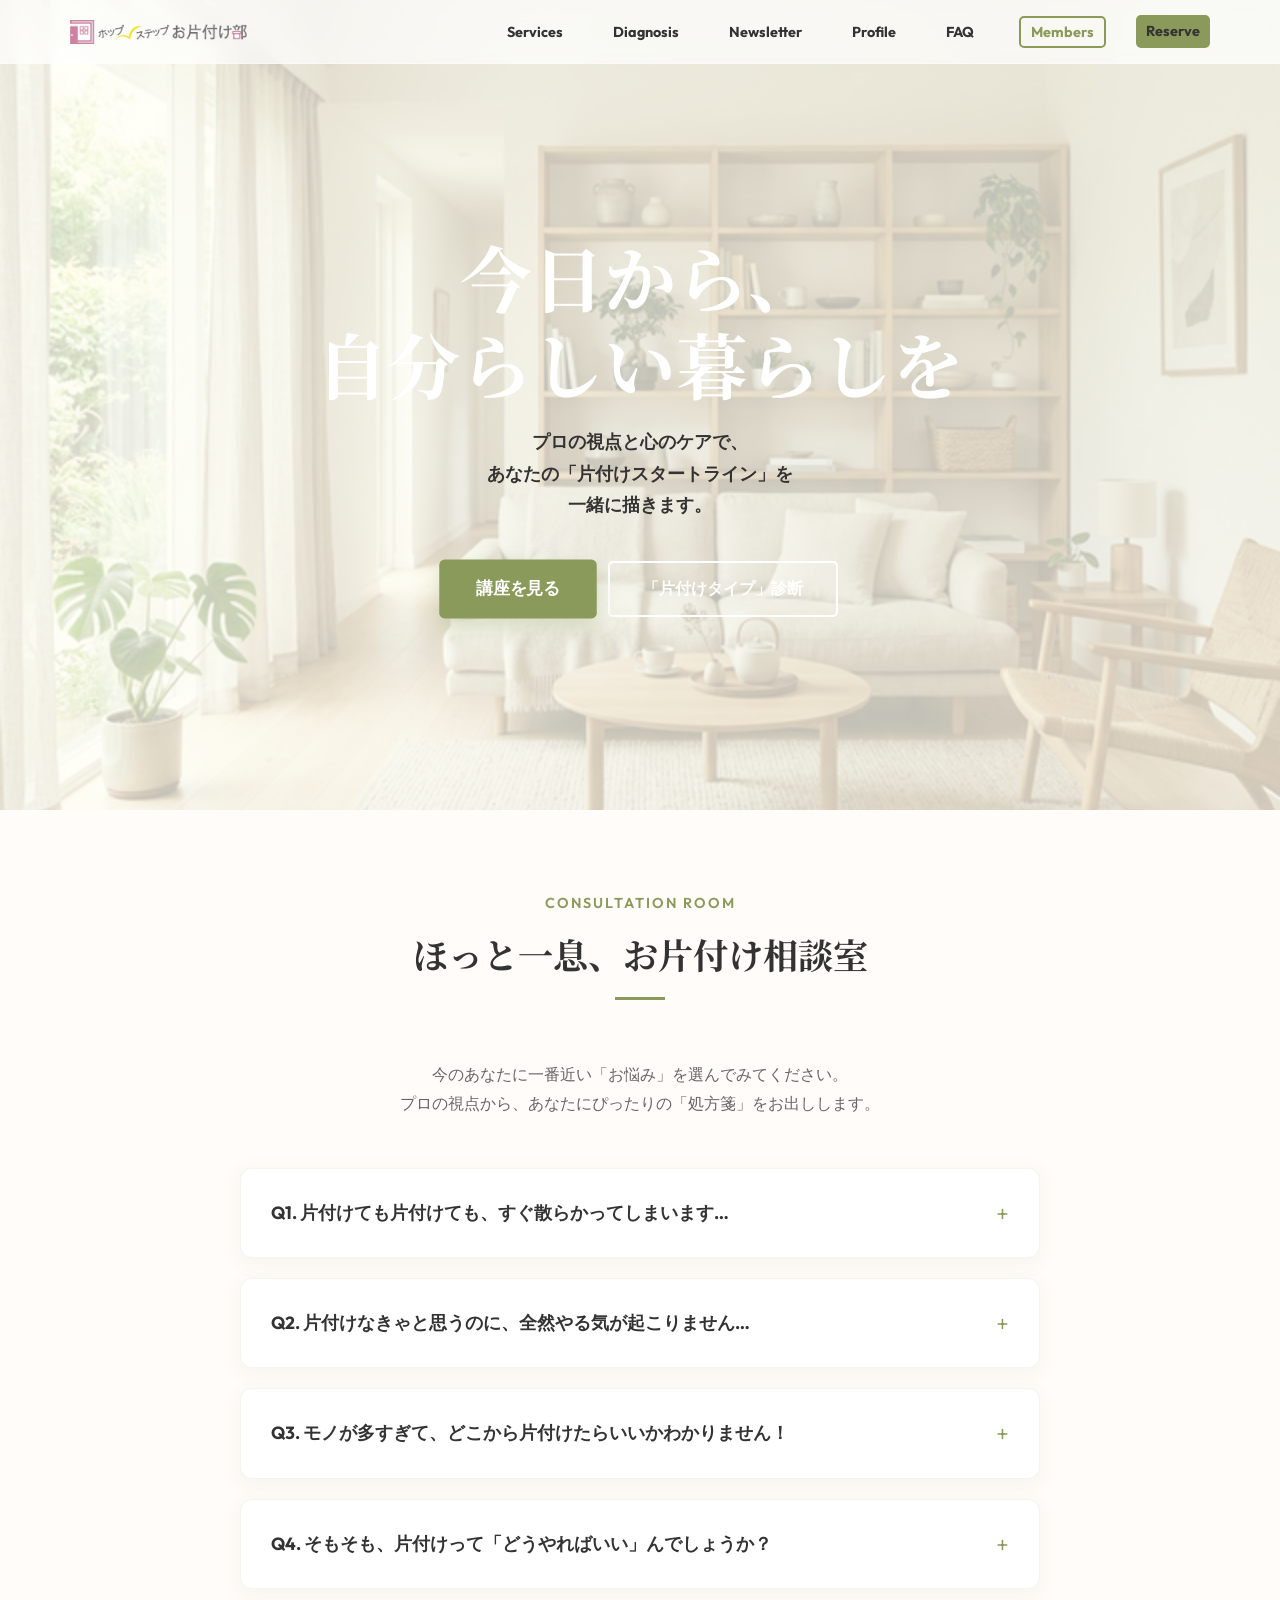
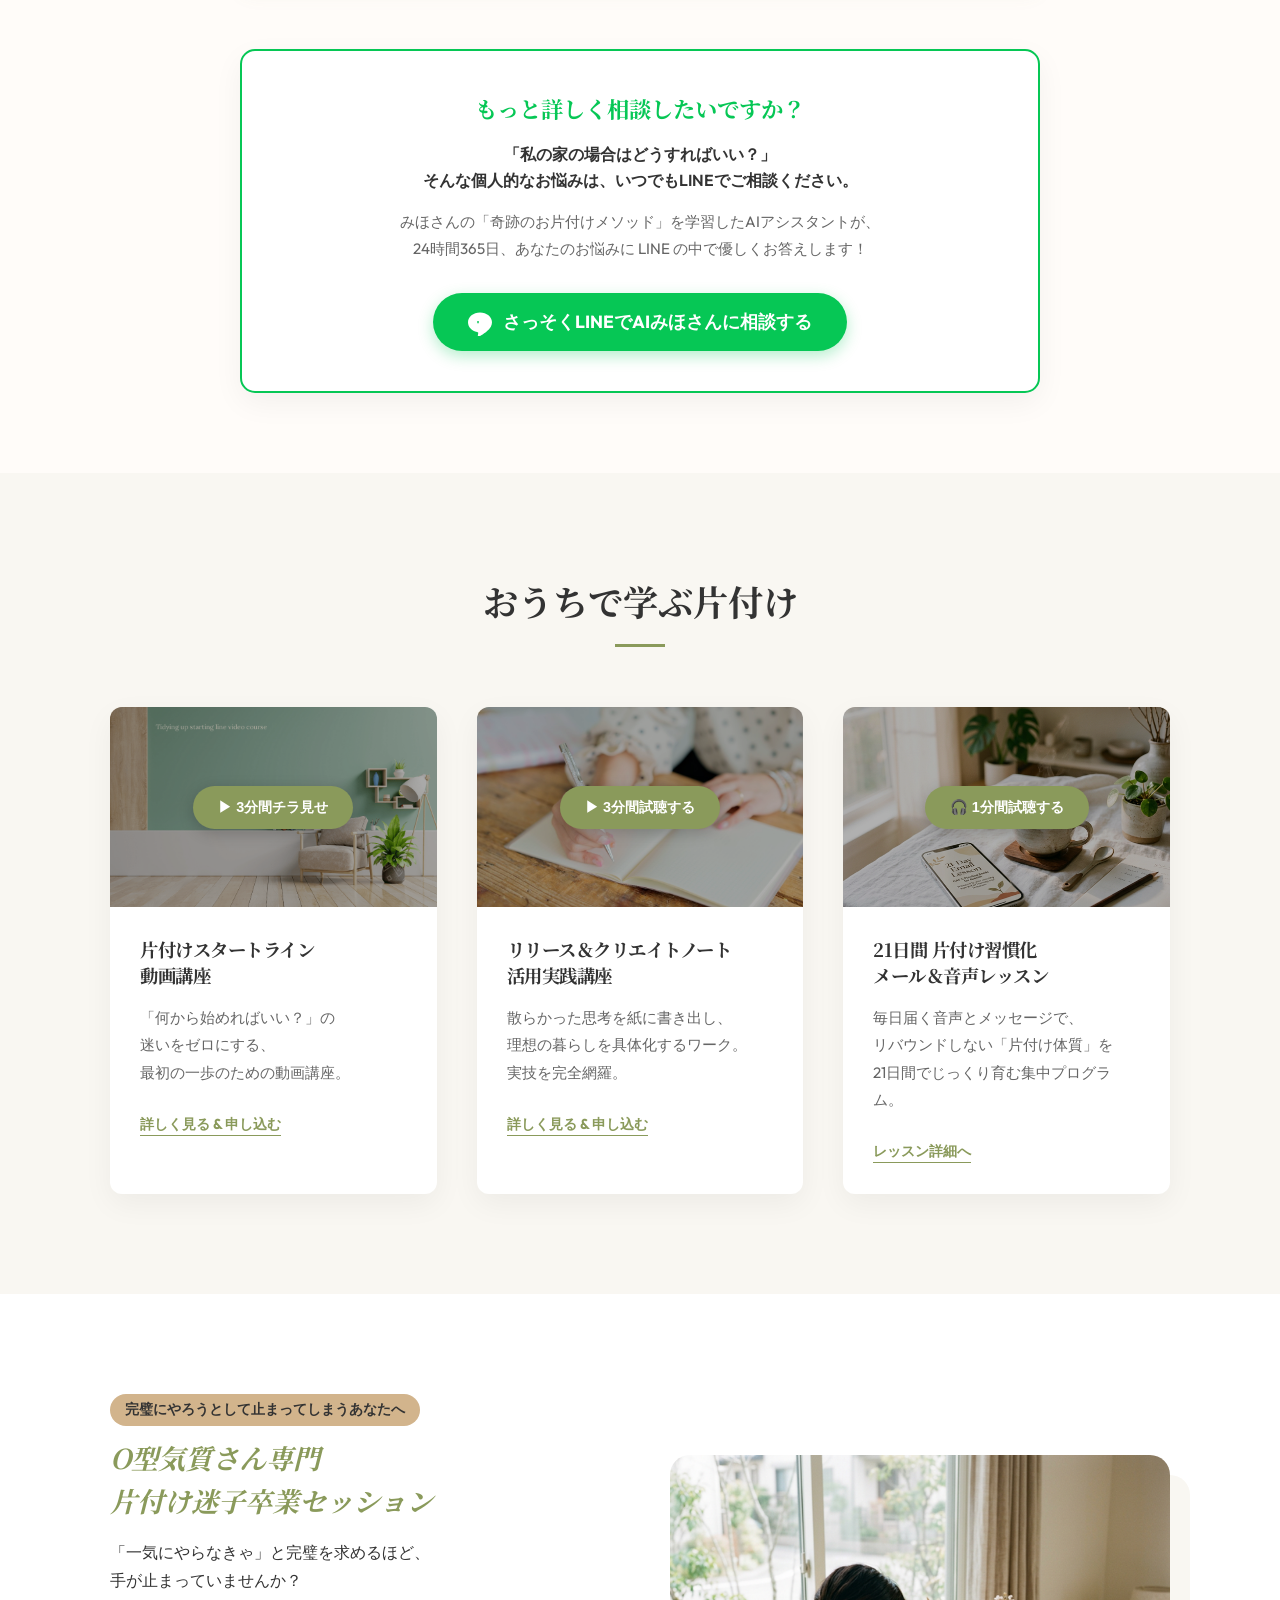
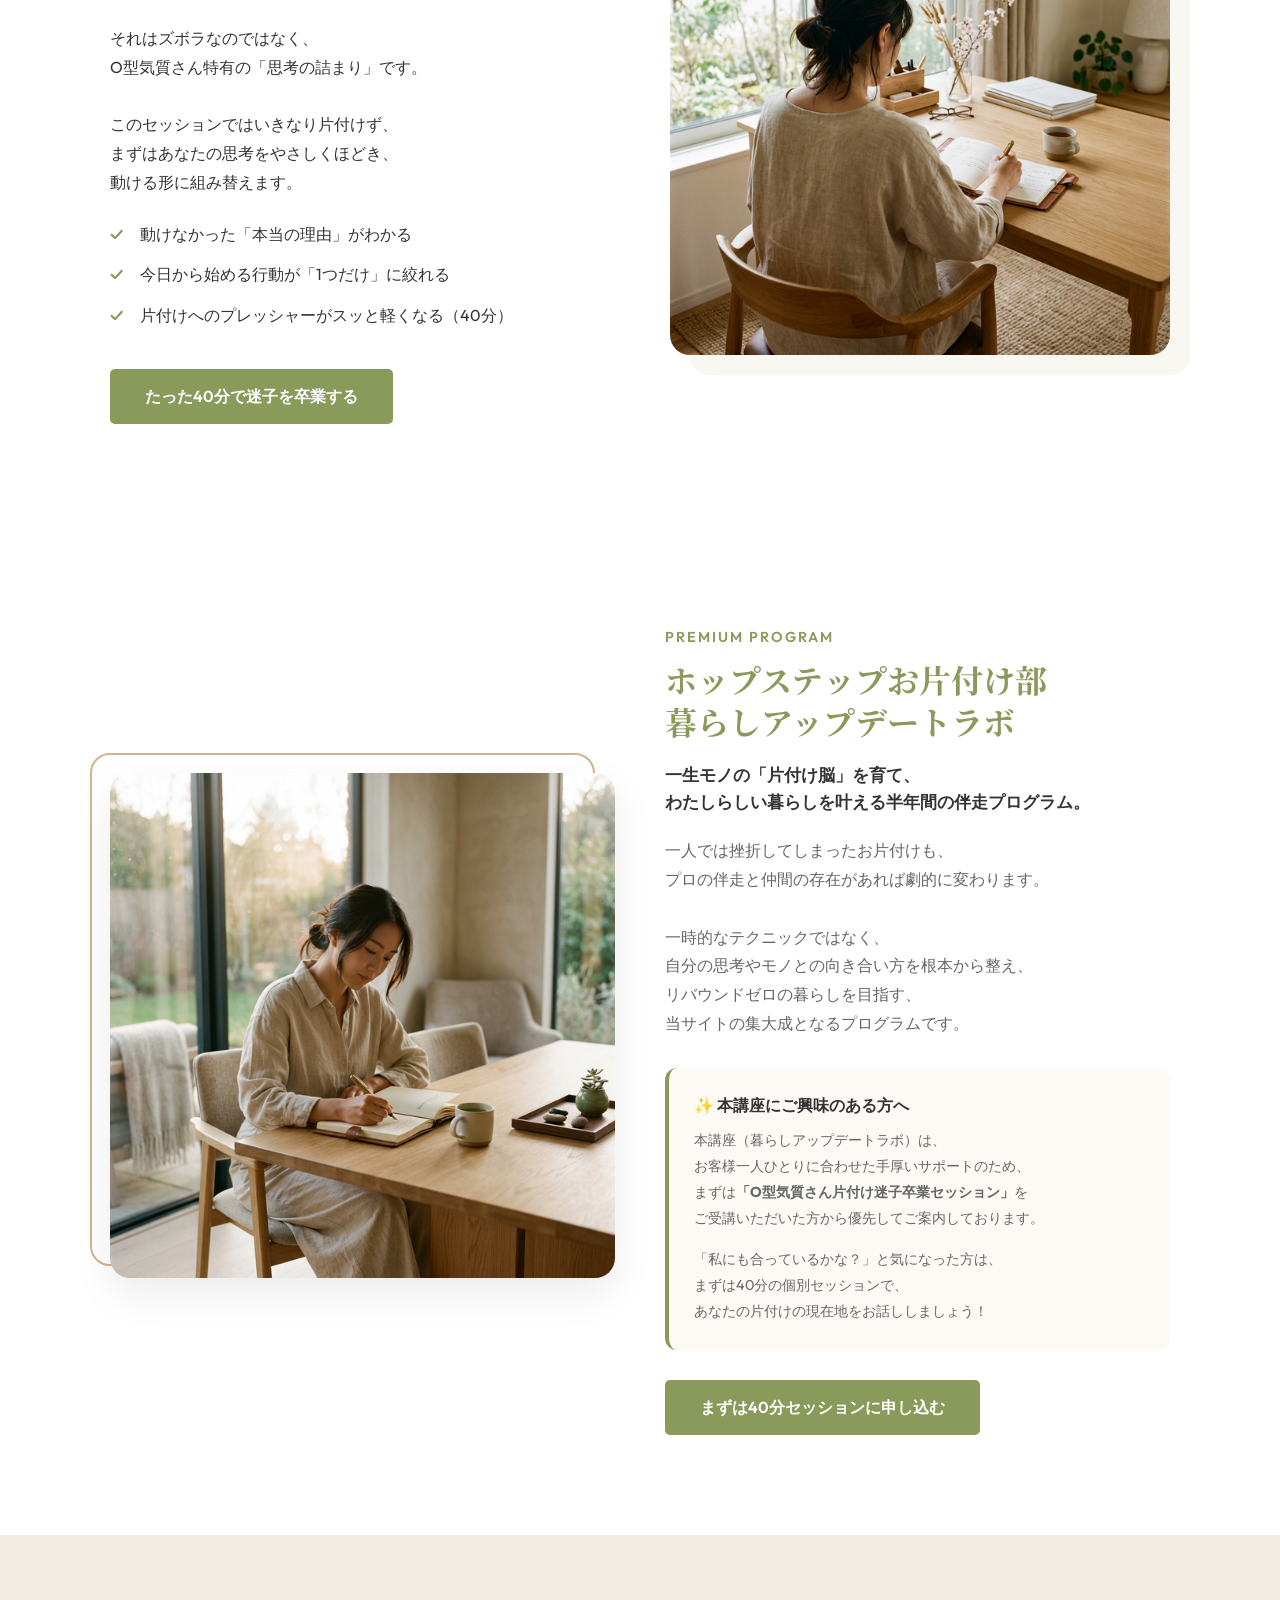
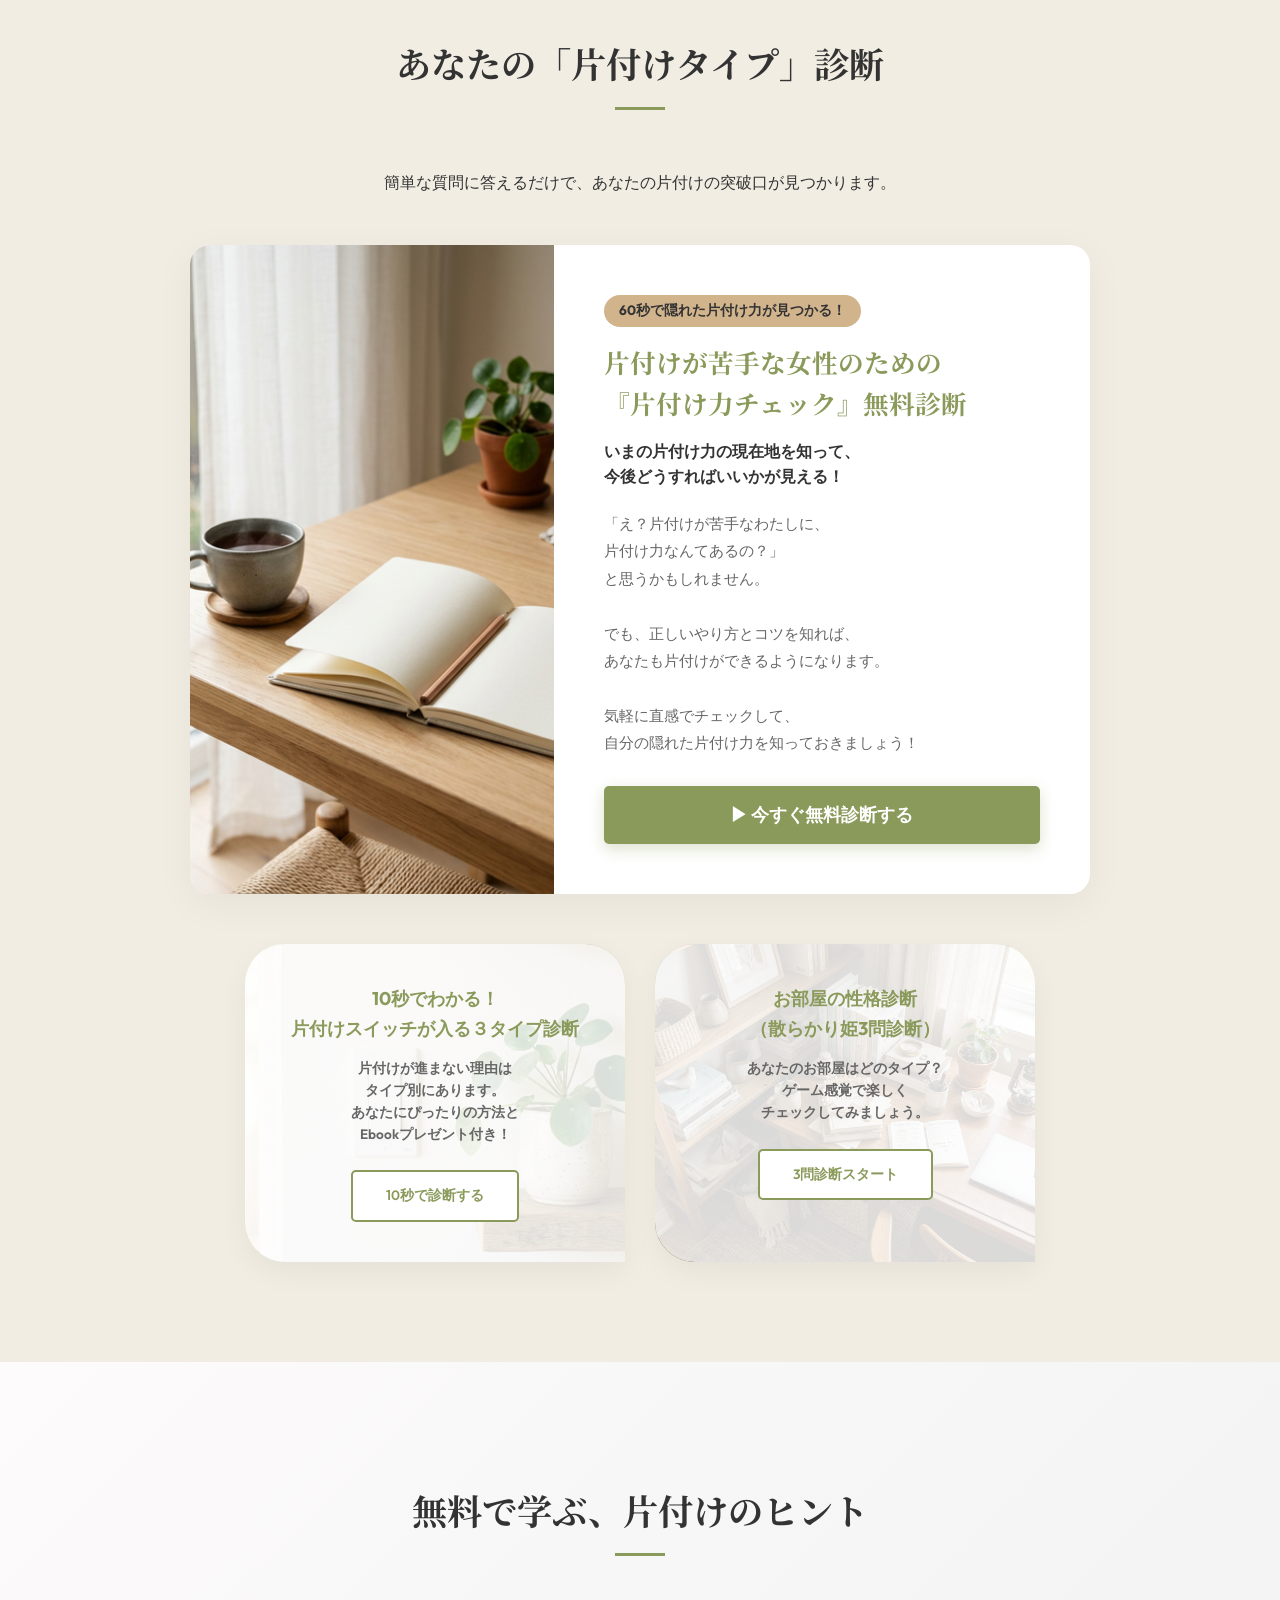
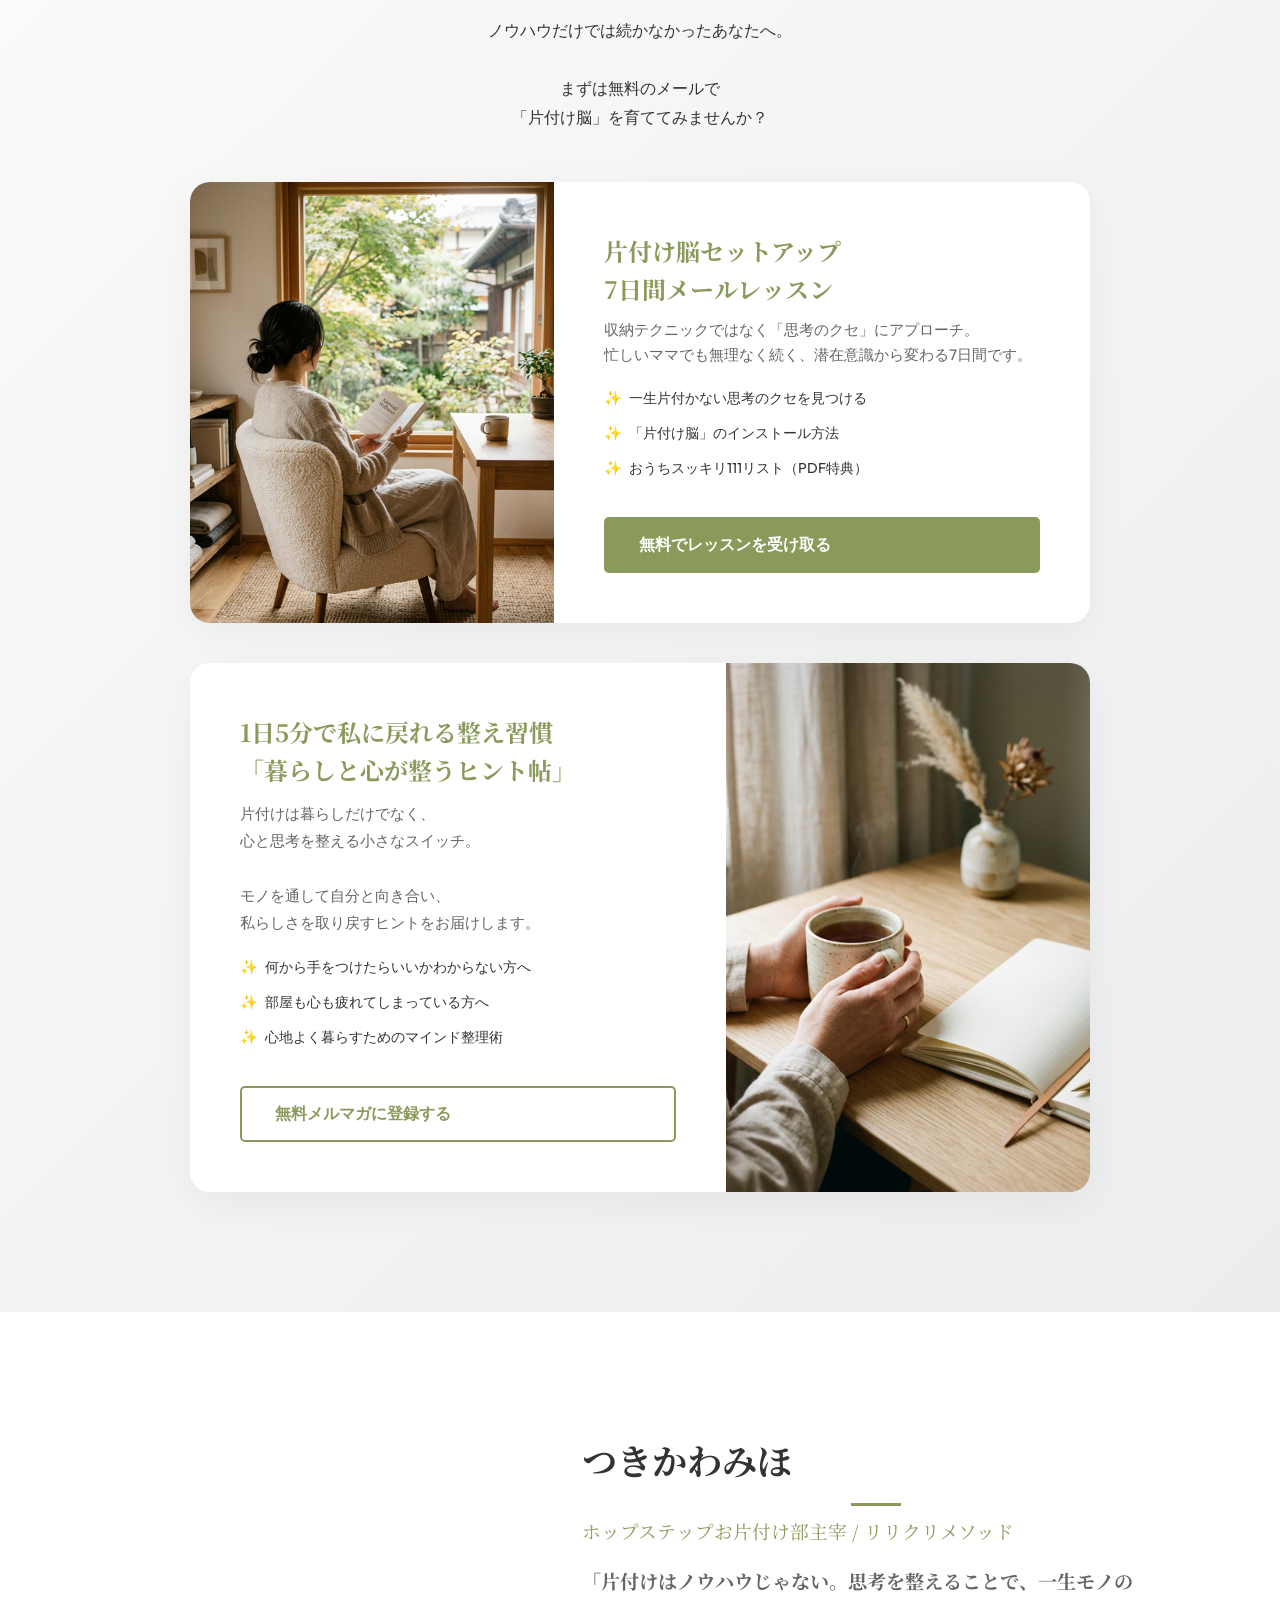
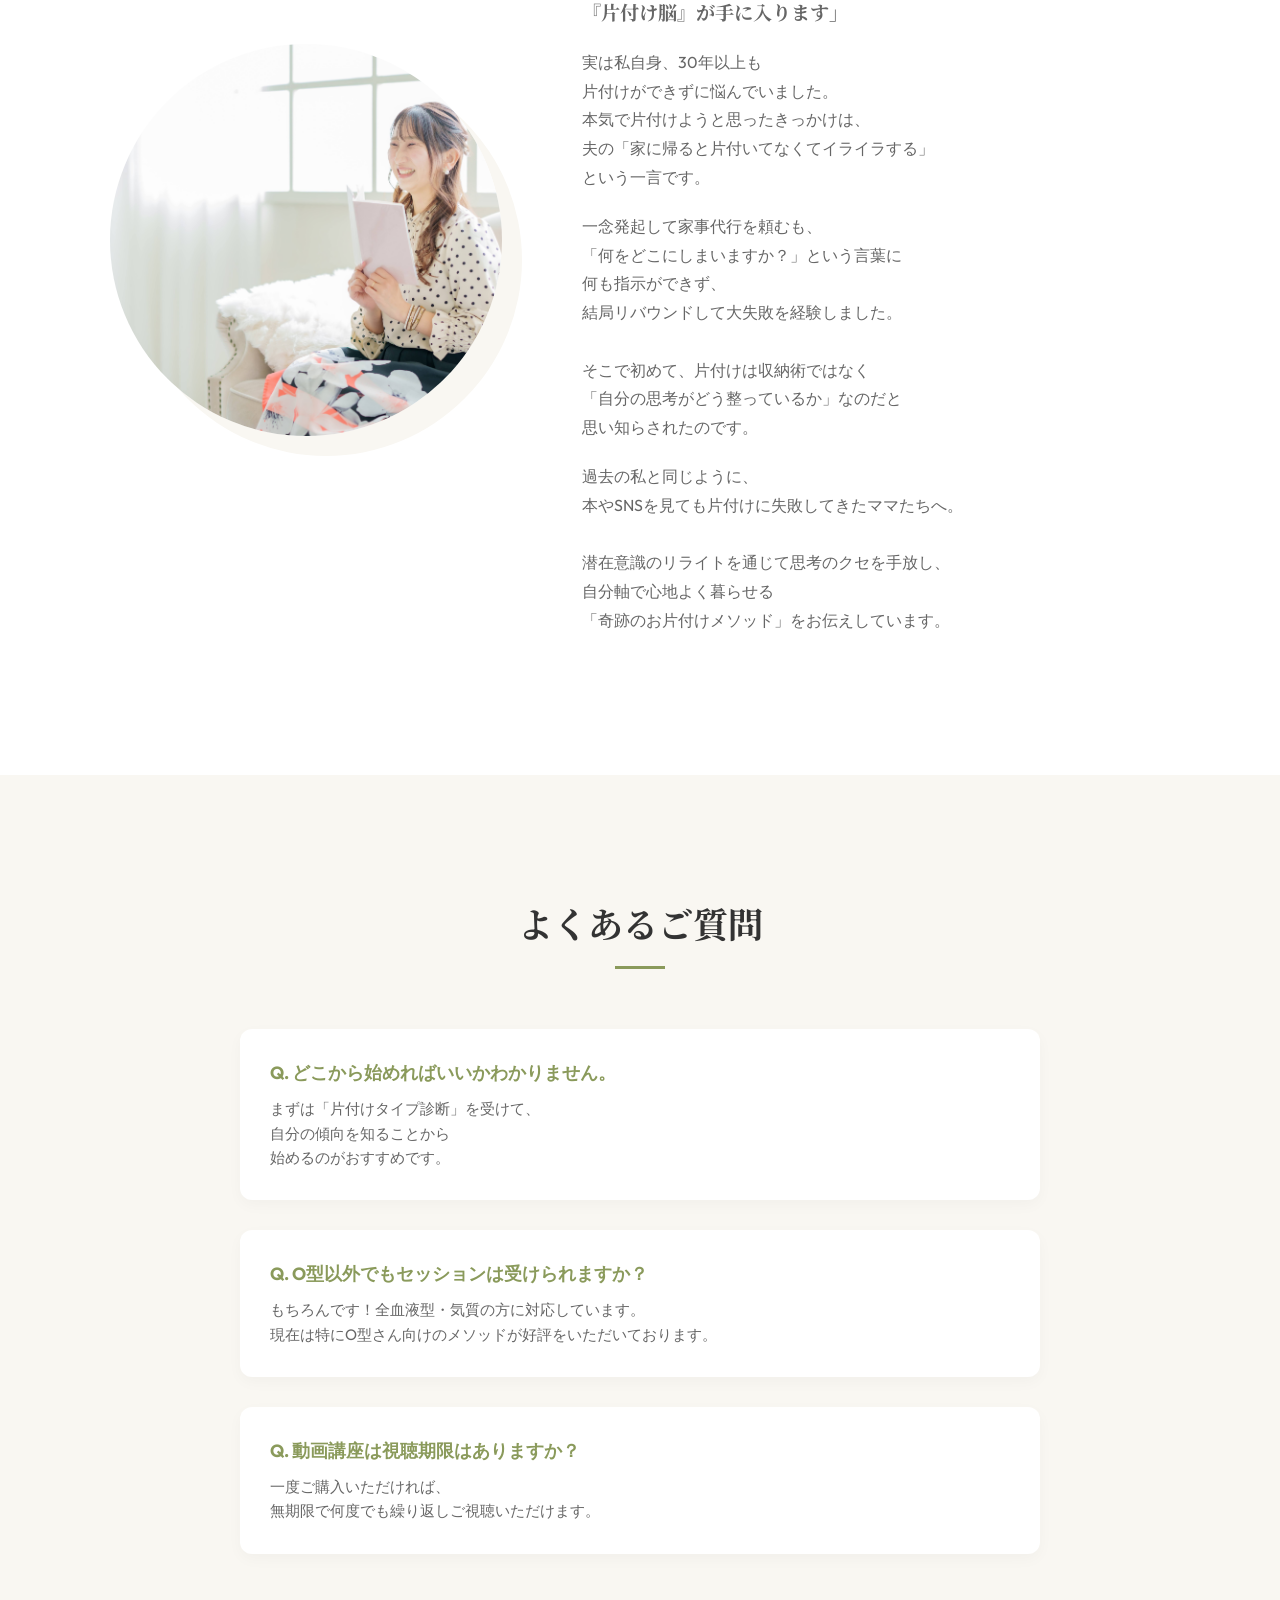
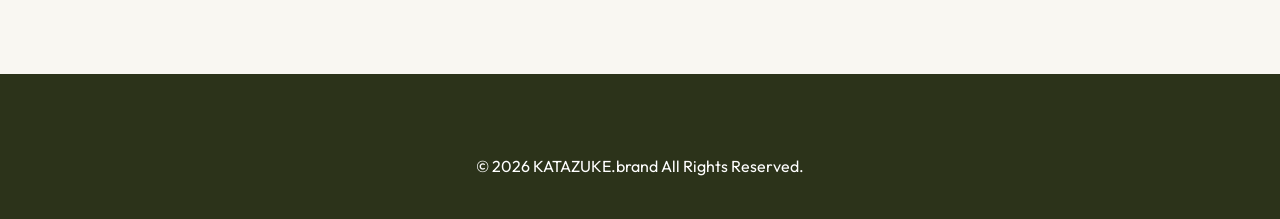
==== index.html @ 39b77fcd "Add files via upload" ====
<!DOCTYPE html>
<html lang="ja">

<head>
    <meta charset="UTF-8">
    <meta name="viewport" content="width=device-width, initial-scale=1.0">
    <title>おうちで学ぶ片付け | あなた本来の暮らしを取り戻す</title>
    <meta name="description" content="片付けスタートライン動画講座、リリクリノート、21日間メールレッスンなど、あなたの気質に合わせた片付けを提案します。">

    <!-- SNSでの表示（OGP設定） -->
    <meta property="og:title" content="おうちで学ぶ片付け | あなた本来の暮らしを取り戻す">
    <meta property="og:description" content="あなたの気質に合わせたお片付けを提案。スタートライン動画講座や21日間レッスンで、心地よい暮らしを">
    <meta property="og:image" content="og-image.png">
    <meta property="og:type" content="website">
    <meta name="twitter:card" content="summary_large_image">

    <!-- ファビコン（タブのアイコン） -->
    <link rel="icon" href="logo.png">

    <link rel="stylesheet" href="style.css">
    <link rel="preconnect" href="https://fonts.googleapis.com">
    <link rel="preconnect" href="https://fonts.gstatic.com" crossorigin>
    <link
        href="https://fonts.googleapis.com/css2?family=Noto+Serif+JP:wght@400;700&family=Outfit:wght@300;400;600&display=swap"
        rel="stylesheet">
</head>

<body>
    <!-- Navigation -->
    <nav class="glass-nav">
        <div class="nav-content">
            <div class="logo"><img src="logo.png" alt="ホップステップお片付け部"></div>
            <div class="hamburger" onclick="toggleMenu()">
                <span></span><span></span><span></span>
            </div>
            <ul class="nav-links">
                <li><a href="#services" onclick="toggleMenu()">Services</a></li>
                <li><a href="#diagnosis" onclick="toggleMenu()">Diagnosis</a></li>
                <li><a href="#newsletter" onclick="toggleMenu()">Newsletter</a></li>
                <li><a href="#profile" onclick="toggleMenu()">Profile</a></li>
                <li><a href="#faq" onclick="toggleMenu()">FAQ</a></li>
                <li><a href="members/index.html" onclick="toggleMenu()">Members</a></li>
                <li><a href="https://www.reservestock.jp/page/event_series/94671" target="_blank" class="btn-primary" onclick="toggleMenu()">Reserve</a></li>
            </ul>
        </div>
    </nav>

    <!-- Hero Section -->
    <header class="hero">
        <div class="hero-overlay"></div>
        <img src="hero_bg.png" alt="Hero Background" class="hero-img">
        <div class="hero-content">
            <h1 class="fade-in">今日から、<br>自分らしい暮らしを</h1>
            <p class="fade-in-delayed" style="line-height: 1.8;">プロの視点と心のケアで、<br>あなたの「片付けスタートライン」を<br>一緒に描きます。</p>
            <div class="hero-btns fade-in-delayed">
                <a href="#services" class="btn-primary">講座を見る</a>
                <a href="#diagnosis" class="btn-secondary">「片付けタイプ」診断</a>
            </div>
        </div>
    </header>

    <!-- Main Content -->
    <main>
        <!-- Consultation Section -->
        <section id="consultation" class="consultation-section" style="padding: 80px 0; background: #fffcf9;">
            <div class="container">
                <div class="text-center" style="margin-bottom: 50px;">
                    <span style="display: inline-block; color: var(--primary); font-family: 'Outfit', sans-serif; letter-spacing: 2px; font-weight: 600; font-size: 0.9rem;">CONSULTATION ROOM</span>
                    <h2 class="section-title" style="margin-top: 10px;">ほっと一息、お片付け相談室</h2>
                    <p style="color: var(--text-muted); line-height: 1.8;">今のあなたに一番近い「お悩み」を選んでみてください。<br>プロの視点から、あなたにぴったりの「処方箋」をお出しします。</p>
                </div>

                <div class="consultation-list" style="max-width: 800px; margin: 0 auto;">
                    <!-- Q1 -->
                    <details class="consultation-item reveal">
                        <summary>Q1. 片付けても片付けても、すぐ散らかってしまいます…</summary>
                        <div class="consultation-answer">
                            <div class="answer-header">
                                <span class="badge">みほさんからの処方箋 🕊️</span>
                            </div>
                            <p>収納テクニックだけで片付けようとすると、どうしてもリバウンドしてしまいます。実は、根本的な原因は<strong>「思考のクセ」</strong>にあるかもしれません。</p>
                            <p>まずは、ノウハウよりも「自分の思考の整え方」を知ることから始めましょう。</p>
                            <div class="answer-action">
                                <span class="action-label">▼ おすすめの処方薬：根本から思考を変える</span>
                                <a href="https://www.reservestock.jp/subscribe/168370" target="_blank" class="btn-primary">片付け脳セットアップ 7日間メールレッスン</a>
                            </div>
                        </div>
                    </details>
                    
                    <!-- Q2 -->
                    <details class="consultation-item reveal">
                        <summary>Q2. 片付けなきゃと思うのに、全然やる気が起こりません…</summary>
                        <div class="consultation-answer">
                            <div class="answer-header">
                                <span class="badge">みほさんからの処方箋 🕊️</span>
                            </div>
                            <p>「一気に完璧にやろう」としていませんか？完璧を求めるほど、思考が詰まって脳がフリーズし、動けなくなってしまうんです。</p>
                            <p>あなたはズボラなのではありません。まずは絡まった思考をやさしくほどいて、身軽になってみませんか？</p>
                            <div class="answer-action">
                                <span class="action-label">▼ おすすめの処方薬：思考をやさしくほどく</span>
                                <a href="https://www.reservestock.jp/page/event_series/94671" target="_blank" class="btn-primary">O型気質さん専門 片付け迷子卒業セッション</a>
                            </div>
                        </div>
                    </details>

                    <!-- Q3 -->
                    <details class="consultation-item reveal">
                        <summary>Q3. モノが多すぎて、どこから片付けたらいいかわかりません！</summary>
                        <div class="consultation-answer">
                            <div class="answer-header">
                                <span class="badge">みほさんからの処方箋 🕊️</span>
                            </div>
                            <p>自分のタイプや現在地を知らないまま手をつけるのは、地図を持たずに旅に出るようなもの。人によって「心地よいスタートライン」は全く違いますよ。</p>
                            <p>まずは難しく考えずゲーム感覚で、自分の「片付け力とタイプ」を知って現在地を把握しましょう！</p>
                            <div class="answer-action">
                                <span class="action-label">▼ おすすめの処方薬：自分の現在地を知る</span>
                                <a href="https://www.reservestock.jp/page/fast_scoring/1542" target="_blank" class="btn-primary">「片付け力チェック」無料診断</a>
                            </div>
                        </div>
                    </details>

                    <!-- Q4 -->
                    <details class="consultation-item reveal">
                        <summary>Q4. そもそも、片付けって「どうやればいい」んでしょうか？</summary>
                        <div class="consultation-answer">
                            <div class="answer-header">
                                <span class="badge">みほさんからの処方箋 🕊️</span>
                            </div>
                            <p>自己流で進めて手が止まっていませんか？自分に合った「正しい進め方と最初の一歩の手順」を知るだけで、スルスルと手が動くようになります。</p>
                            <p>迷いをゼロにするための、具体的な「最初の一歩」を動画で分かりやすく解説しています。</p>
                            <div class="answer-action">
                                <span class="action-label">▼ おすすめの処方薬：迷いをゼロにする具体策</span>
                                <a href="https://www.reservestock.jp/inquiry/114129" target="_blank" class="btn-primary">片付けスタートライン動画講座</a>
                            </div>
                        </div>
                    </details>
                </div>

                <!-- LINE AI Consultation Promo -->
                <div class="line-promo reveal" style="margin-top: 60px; background: #fff; padding: 40px; border-radius: 15px; box-shadow: 0 10px 30px rgba(0,0,0,0.05); text-align: center; border: 2px solid #06C755; max-width: 800px; margin-left: auto; margin-right: auto;">
                    <h3 style="color: #06C755; margin-bottom: 15px; font-size: 1.4rem;">もっと詳しく相談したいですか？</h3>
                    <p style="color: var(--text-deep); font-weight: 600; margin-bottom: 15px; line-height: 1.6;">「私の家の場合はどうすればいい？」<br>そんな個人的なお悩みは、いつでもLINEでご相談ください。</p>
                    <p style="color: var(--text-muted); font-size: 0.95rem; margin-bottom: 30px; line-height: 1.8;">みほさんの「奇跡のお片付けメソッド」を学習したAIアシスタントが、<br>24時間365日、あなたのお悩みに LINE の中で優しくお答えします！</p>
                    <a href="#" class="btn-line">
                        <svg viewBox="0 0 24 24" width="24" height="24" style="fill: white; margin-right: 8px; vertical-align: middle;"><path d="M24 10.304c0-5.369-5.383-9.738-12-9.738-6.616 0-12 4.369-12 9.738 0 4.814 3.824 8.868 9.074 9.613.364.081.859.25 1.05.589.172.302.112.775.053 1.096l-.326 2c-.086.495-.386 1.579 1.402.83 1.789-.748 9.663-5.694 11.581-9.673.759-1.401 1.166-2.909 1.166-4.455zM8.331 11.233H6.896V8.924H5.464V12.66h2.867v-1.427zm2.4 0h-1.435V8.924h1.435v2.309zm4.331-2.309l-1.996 1.95V8.924h-1.435V12.66h1.435v-1.951l1.996 1.951h1.465l-2.049-1.951 2.049-2.259h-1.465z"></path></svg>
                        さっそくLINEでAIみほさんに相談する
                    </a>
                </div>
            </div>
        </section>

        <!-- Services Section -->
        <section id="services" class="services">
            <div class="container">
                <h2 class="section-title">おうちで学ぶ片付け</h2>
                <div class="service-grid">
                    <!-- Course 1 -->
                    <div class="service-card" data-preview-time="45">
                        <div class="card-image">
                            <div class="preview-overlay"
                                onclick="openPreview('片付けスタートライン動画講座', '動画講座の冒頭をプレビュー再生します', 'vimeo', '934641266', '06049fdedd', 180, 'https://www.reservestock.jp/inquiry/114129')">
                                <button class="btn-preview">▶ 3分間チラ見せ</button>
                            </div>
                            <img src="course1.png" alt="片付けスタートライン動画講座">
                        </div>
                        <div class="card-body">
                            <h3>片付けスタートライン<br>動画講座</h3>
                            <p style="line-height: 1.8;">「何から始めればいい？」の<br>迷いをゼロにする、<br>最初の一歩のための動画講座。</p>
                            <a href="https://www.reservestock.jp/inquiry/114129" target="_blank" class="btn-text">詳しく見る
                                & 申し込む</a>
                        </div>
                    </div>
                    <!-- Course 2 -->
                    <div class="service-card" data-preview-time="60">
                        <div class="card-image">
                            <div class="preview-overlay"
                                onclick="openPreview('リリース＆クリエイトノート活用実践講座', '実際のワークの様子を一部公開中', 'vimeo', '1044914746', '7ca455ea55', 180, 'https://www.reservestock.jp/inquiry/130065')">
                                <button class="btn-preview">▶ 3分間試聴する</button>
                            </div>
                            <img src="course2.png" alt="リリース＆クリエイトノート活用実践講座">
                        </div>
                        <div class="card-body">
                            <h3>リリース＆クリエイトノート<br>活用実践講座</h3>
                            <p style="line-height: 1.8;">散らかった思考を紙に書き出し、<br>理想の暮らしを具体化するワーク。<br>実技を完全網羅。</p>
                            <a href="https://www.reservestock.jp/inquiry/130065" target="_blank" class="btn-text">詳しく見る
                                & 申し込む</a>
                        </div>
                    </div>
                    <!-- Course 3 -->
                    <div class="service-card" data-preview-time="90">
                        <div class="card-image">
                            <div class="preview-overlay"
                                onclick="openPreview('21日間 片付け習慣化レッスン', '初日の特別音声メッセージを再生します', 'audio', 'https://image.reservestock.jp/pictures/34354_NjA3OTZkZmVlNmUwZ.m4a', '', 60, 'https://www.reservestock.jp/subscribe/273710')">
                                <button class="btn-preview">🎧 1分間試聴する</button>
                            </div>
                            <img src="course3.png" alt="21日間片付け習慣化メール＆音声レッスン">
                        </div>
                        <div class="card-body">
                            <h3>21日間 片付け習慣化<br>メール＆音声レッスン</h3>
                            <p style="line-height: 1.8;">毎日届く音声とメッセージで、<br>リバウンドしない「片付け体質」を<br>21日間でじっくり育む集中プログラム。</p>
                            <a href="https://www.reservestock.jp/subscribe/273710" target="_blank"
                                class="btn-text">レッスン詳細へ</a>
                        </div>
                    </div>
                </div>
            </div>
        </section>

        <!-- Session Section -->
        <section class="session-section">
            <div class="container">
                <div class="session-flex">
                    <div class="session-content">
                        <span
                            style="display: inline-block; background: var(--secondary); color: var(--text-deep); padding: 5px 15px; border-radius: 20px; font-size: 0.85rem; font-weight: bold; margin-bottom: 10px;">完璧にやろうとして止まってしまうあなたへ</span>
                        <h3 style="margin-bottom: 15px; font-size: 1.7rem; color: var(--primary);">
                            O型気質さん専門<br>片付け迷子卒業セッション</h3>
                        <p style="margin-bottom: 25px; line-height: 1.8;">
                            「一気にやらなきゃ」と完璧を求めるほど、<br>手が止まっていませんか？<br><br>それはズボラなのではなく、<br>O型気質さん特有の「思考の詰まり」です。<br><br>このセッションではいきなり片付けず、<br>まずはあなたの思考をやさしくほどき、<br>動ける形に組み替えます。
                        </p>
                        <ul class="session-features">
                            <li>動けなかった「本当の理由」がわかる</li>
                            <li>今日から始める行動が「1つだけ」に絞れる</li>
                            <li>片付けへのプレッシャーがスッと軽くなる（40分）</li>
                        </ul>
                        <a href="https://www.reservestock.jp/page/event_series/94671" target="_blank"
                            class="btn-primary">たった40分で迷子を卒業する</a>
                    </div>
                    <div class="session-image">
                        <img src="session_img.png" alt="O型気質さんセッション">
                    </div>
                </div>
            </div>
        </section>

        <!-- Backend Course Teaser -->
        <section class="backend-teaser"
            style="padding: 100px 0; background: var(--white); position: relative; overflow: hidden;">
            <div class="container">
                <div class="backend-flex" style="display: flex; align-items: center; gap: 50px; flex-wrap: wrap;">
                    <div class="backend-image reveal" style="flex: 1; min-width: 300px; position: relative;">
                        <!-- Decorative square behind image -->
                        <div
                            style="position: absolute; top: -20px; left: -20px; width: 100%; height: 100%; border: 2px solid var(--secondary); border-radius: 20px; z-index: 0;">
                        </div>
                        <img src="backend_course.png" alt="ホップステップお片付け部"
                            style="width: 100%; border-radius: 20px; position: relative; z-index: 1; box-shadow: 0 15px 40px rgba(0,0,0,0.08);">
                    </div>
                    <div class="backend-content reveal" style="flex: 1; min-width: 300px;">
                        <span
                            style="display: inline-block; color: var(--primary); font-family: 'Outfit', sans-serif; letter-spacing: 2px; font-weight: 600; margin-bottom: 10px; font-size: 0.9rem;">PREMIUM
                            PROGRAM</span>
                        <h2
                            style="font-size: 2rem; color: var(--primary); font-family: 'Noto Serif JP', serif; margin-bottom: 20px; line-height: 1.3;">
                            ホップステップお片付け部<br>暮らしアップデートラボ</h2>
                        <p style="color: var(--text-deep); font-weight: 600; margin-bottom: 20px; font-size: 1.05rem;">
                            一生モノの「片付け脳」を育て、<br>わたしらしい暮らしを叶える半年間の伴走プログラム。</p>
                        <p style="color: var(--text-muted); margin-bottom: 30px; line-height: 1.8;">
                            一人では挫折してしまったお片付けも、<br>プロの伴走と仲間の存在があれば劇的に変わります。<br><br>一時的なテクニックではなく、<br>自分の思考やモノとの向き合い方を根本から整え、<br>リバウンドゼロの暮らしを目指す、<br>当サイトの集大成となるプログラムです。
                        </p>

                        <div
                            style="background: #fdfaf6; padding: 25px; border-radius: 12px; margin-bottom: 30px; border-left: 4px solid var(--primary);">
                            <p style="font-size: 1rem; color: var(--text-deep); font-weight: 600; margin-bottom: 10px;">
                                ✨ 本講座にご興味のある方へ</p>
                            <p
                                style="font-size: 0.9rem; color: var(--text-muted); margin-bottom: 15px; line-height: 1.8;">
                                本講座（暮らしアップデートラボ）は、<br>お客様一人ひとりに合わせた手厚いサポートのため、<br>まずは<strong>「O型気質さん片付け迷子卒業セッション」</strong>を<br>ご受講いただいた方から優先してご案内しております。
                            </p>
                            <p style="font-size: 0.9rem; color: var(--text-muted); line-height: 1.8;">
                                「私にも合っているかな？」と気になった方は、<br>まずは40分の個別セッションで、<br>あなたの片付けの現在地をお話ししましょう！</p>
                        </div>
                        <a href="https://www.reservestock.jp/page/event_series/94671" target="_blank"
                            class="btn-primary" style="display: inline-block;">まずは40分セッションに申し込む</a>
                    </div>
                </div>
            </div>
        </section>

        <!-- Diagnosis Section -->
        <section id="diagnosis" class="diagnosis-alt">
            <div class="container text-center">
                <h2 class="section-title">あなたの「片付けタイプ」診断</h2>
                <p style="margin-bottom: 50px;">簡単な質問に答えるだけで、あなたの片付けの突破口が見つかります。</p>

                <!-- Top Diagnosis Feature -->
                <div class="diagnosis-feature">
                    <div class="diagnosis-feature-img reveal">
                        <img src="check_test_photo.png" alt="片付け力チェック診断">
                    </div>
                    <div class="diagnosis-feature-content" style="text-align: left;">
                        <span
                            style="display: inline-block; background: var(--secondary); color: var(--text-deep); padding: 5px 15px; border-radius: 20px; font-size: 0.85rem; font-weight: bold; margin-bottom: 15px;">60秒で隠れた片付け力が見つかる！</span>
                        <h3
                            style="font-size: 1.6rem; color: var(--primary); margin-bottom: 15px; font-family: 'Noto Serif JP', serif;">
                            片付けが苦手な女性のための<br>『片付け力チェック』無料診断</h3>
                        <p style="color: var(--text-deep); font-weight: 600; margin-bottom: 20px; line-height: 1.6;">
                            いまの片付け力の現在地を知って、<br>今後どうすればいいかが見える！</p>
                        <p style="color: var(--text-muted); font-size: 0.95rem; margin-bottom: 30px; line-height: 1.8;">
                            「え？片付けが苦手なわたしに、<br>片付け力なんてあるの？」<br>と思うかもしれません。<br><br>でも、正しいやり方とコツを知れば、<br>あなたも片付けができるようになります。<br><br>気軽に直感でチェックして、<br>自分の隠れた片付け力を知っておきましょう！
                        </p>

                        <a href="https://www.reservestock.jp/page/fast_scoring/1542" target="_blank" class="btn-primary"
                            style="display: block; text-align: center; border-radius: 5px; padding: 15px 10px; font-size: 1.1rem; box-shadow: 0 5px 15px rgba(138, 154, 91, 0.3);">▶
                            今すぐ無料診断する</a>
                    </div>
                </div>

                <!-- Secondary Diagnoses -->
                <div class="diagnosis-grid">
                    <div class="diag-item reveal" style="background-image: url('diagnosis_switch.png');">
                        <h4>10秒でわかる！<br>片付けスイッチが入る３タイプ診断</h4>
                        <p
                            style="font-size: 0.85rem; color: var(--text-muted); margin-bottom: 15px; font-weight: 600; line-height: 1.6;">
                            片付けが進まない理由は<br>タイプ別にあります。<br>あなたにぴったりの方法と<br>Ebookプレゼント付き！</p>
                        <a href="https://www.reservestock.jp/page2/fast_scoring/2233" target="_blank"
                            class="btn-secondary">10秒で診断する</a>
                    </div>
                    <div class="diag-item reveal" style="background-image: url('diagnosis_princess.png');">
                        <h4>お部屋の性格診断<br>（散らかり姫3問診断）</h4>
                        <p
                            style="font-size: 0.85rem; color: var(--text-muted); margin-bottom: 15px; font-weight: 600; line-height: 1.6;">
                            あなたのお部屋はどのタイプ？<br>ゲーム感覚で楽しく<br>チェックしてみましょう。</p>
                        <a href="https://www.reservestock.jp/page2/fast_scoring/2031" target="_blank"
                            class="btn-secondary">3問診断スタート</a>
                    </div>
                </div>

            </div>
        </section>

        <!-- Lesson Section -->
        <section id="newsletter" class="newsletter-section">
            <div class="container text-center">
                <h2 class="section-title">無料で学ぶ、片付けのヒント</h2>
                <p style="line-height: 1.8;">ノウハウだけでは続かなかったあなたへ。<br><br>まずは無料のメールで<br>「片付け脳」を育ててみませんか？</p>

                <div class="newsletter-list">
                    <!-- 7-day mail lesson -->
                    <div class="newsletter-banner reveal">
                        <div class="ns-img">
                            <img src="newsletter_7days.png" alt="7日間メールレッスン">
                        </div>
                        <div class="ns-content">
                            <h3
                                style="color: var(--primary); font-family: 'Noto Serif JP', serif; font-size: 1.5rem; margin-bottom: 10px;">
                                片付け脳セットアップ<br>7日間メールレッスン</h3>
                            <p style="color: var(--text-muted); font-size: 0.95rem; margin-bottom: 20px;">
                                収納テクニックではなく「思考のクセ」にアプローチ。<br>忙しいママでも無理なく続く、潜在意識から変わる7日間です。</p>
                            <ul class="newsletter-features" style="margin-bottom: 25px;">
                                <li>一生片付かない思考のクセを見つける</li>
                                <li>「片付け脳」のインストール方法</li>
                                <li>おうちスッキリ111リスト（PDF特典）</li>
                            </ul>
                            <a href="https://www.reservestock.jp/subscribe/168370" target="_blank"
                                class="btn-primary">無料でレッスンを受け取る</a>
                        </div>
                    </div>

                    <!-- Normal Newsletter -->
                    <div class="newsletter-banner reveal" style="flex-direction: row-reverse;">
                        <div class="ns-img">
                            <img src="newsletter_hint_book.png" alt="暮らしと心が整うヒント帖">
                        </div>
                        <div class="ns-content">
                            <h3
                                style="color: var(--primary); font-family: 'Noto Serif JP', serif; font-size: 1.5rem; margin-bottom: 10px;">
                                1日5分で私に戻れる整え習慣<br>「暮らしと心が整うヒント帖」</h3>
                            <p
                                style="color: var(--text-muted); font-size: 0.95rem; margin-bottom: 20px; line-height: 1.8;">
                                片付けは暮らしだけでなく、<br>心と思考を整える小さなスイッチ。<br><br>モノを通して自分と向き合い、<br>私らしさを取り戻すヒントをお届けします。</p>
                            <ul class="newsletter-features" style="margin-bottom: 25px;">
                                <li>何から手をつけたらいいかわからない方へ</li>
                                <li>部屋も心も疲れてしまっている方へ</li>
                                <li>心地よく暮らすためのマインド整理術</li>
                            </ul>
                            <a href="https://www.reservestock.jp/subscribe/150264" target="_blank" class="btn-secondary"
                                style="border-color:var(--primary); color:var(--primary);">無料メルマガに登録する</a>
                        </div>
                    </div>
                </div>
            </div>
        </section>

        <!-- Profile Section -->
        <section id="profile" class="profile-section">
            <div class="container">
                <div class="profile-flex">
                    <div class="profile-image reveal">
                        <img src="20250203miho-0022.jpg" alt="つきかわみほ プロフィール画像">
                    </div>
                    <div class="profile-content">
                        <h2 class="section-title" style="text-align: left; margin-bottom: 10px;">つきかわみほ</h2>
                        <h3 style="color: var(--primary); margin-bottom: 20px; font-weight: normal;">ホップステップお片付け部主宰 /
                            リリクリメソッド</h3>
                        <p class="profile-intro" style="font-size: 1.2rem; margin-bottom: 20px;">
                            「片付けはノウハウじゃない。思考を整えることで、一生モノの『片付け脳』が手に入ります」</p>
                        <p style="line-height: 1.8; margin-bottom: 20px;">
                            実は私自身、30年以上も<br>片付けができずに悩んでいました。<br>本気で片付けようと思ったきっかけは、<br>夫の「家に帰ると片付いてなくてイライラする」<br>という一言です。
                        </p>
                        <p style="line-height: 1.8; margin-bottom: 20px;">
                            一念発起して家事代行を頼むも、<br>「何をどこにしまいますか？」という言葉に<br>何も指示ができず、<br>結局リバウンドして大失敗を経験しました。<br><br>そこで初めて、片付けは収納術ではなく<br>「自分の思考がどう整っているか」なのだと<br>思い知らされたのです。
                        </p>
                        <p style="line-height: 1.8; margin-bottom: 20px;">
                            過去の私と同じように、<br>本やSNSを見ても片付けに失敗してきたママたちへ。<br><br>潜在意識のリライトを通じて思考のクセを手放し、<br>自分軸で心地よく暮らせる<br>「奇跡のお片付けメソッド」をお伝えしています。
                        </p>
                    </div>
                </div>
            </div>
        </section>

        <!-- FAQ Section -->
        <section id="faq" class="faq-section">
            <div class="container">
                <h2 class="section-title">よくあるご質問</h2>
                <div class="faq-grid">
                    <div class="faq-item">
                        <h4>Q. どこから始めればいいかわかりません。</h4>
                        <p style="line-height: 1.6;">まずは「片付けタイプ診断」を受けて、<br>自分の傾向を知ることから<br>始めるのがおすすめです。</p>
                    </div>
                    <div class="faq-item">
                        <h4>Q. O型以外でもセッションは受けられますか？</h4>
                        <p style="line-height: 1.6;">もちろんです！全血液型・気質の方に対応しています。<br>現在は特にO型さん向けのメソッドが好評をいただいております。</p>
                    </div>
                    <div class="faq-item">
                        <h4>Q. 動画講座は視聴期限はありますか？</h4>
                        <p style="line-height: 1.6;">一度ご購入いただければ、<br>無期限で何度でも繰り返しご視聴いただけます。</p>
                    </div>
                </div>
            </div>
        </section>
    </main>

    <!-- Modal for Preview -->
    <div id="previewModal" class="modal">
        <div class="modal-content">
            <span class="close" onclick="closeModal()">&times;</span>
            <div id="modalBody">
                <h2 id="modalTitle"></h2>
                <div class="preview-container">
                    <!-- Mock Player -->
                    <div class="mock-player">
                        <div class="play-indicator">Loading Content...</div>
                        <p id="previewDesc"></p>
                    </div>
                    <div class="purchase-prompt">
                        <p>続きは本編でご覧いただけます</p>
                        <a href="https://www.reservestock.jp/inquiry/114129" class="btn-primary">本編を購入する（リザストへ）</a>
                    </div>
                </div>
            </div>
        </div>
    </div>

    <footer class="footer">
        <p>&copy; 2026 KATAZUKE.brand All Rights Reserved.</p>
    </footer>

    <script src="https://player.vimeo.com/api/player.js"></script>
    <script src="script.js"></script>
</body>

</html>
---- style.css ----
:root {
    --primary: #8A9A5B; /* Sage Green */
    --secondary: #D2B48C; /* Light Wood/Tan */
    --bg-light: #F9F7F2; /* Off White */
    --text-deep: #333333;
    --text-muted: #666666;
    --white: #ffffff;
    --glass: rgba(255, 255, 255, 0.7);
}

* {
    margin: 0;
    padding: 0;
    box-sizing: border-box;
}
html, body {
    overflow-x: hidden;
    width: 100%;
    position: relative;
    box-sizing: border-box;
}

body {
    font-family: 'Outfit', 'Helvetica Neue', Arial, sans-serif;
    background-color: var(--bg-light);
    color: var(--text-deep);
    line-height: 1.6;
    overflow-x: hidden;
    width: 100%;
}

h1, h2, h3 {
    font-family: 'Noto Serif JP', serif;
    font-weight: 700;
}

.container {
    max-width: 1100px;
    margin: 0 auto;
    padding: 0 20px;
}

.text-center { text-align: center; }

/* Navigation */
.glass-nav {
    position: fixed;
    top: 0;
    width: 100%;
    z-index: 1000;
    background: var(--glass);
    backdrop-filter: blur(10px);
    border-bottom: 1px solid rgba(255,255,255,0.3);
    padding: 15px 0;
}

.nav-content {
    max-width: 1200px;
    margin: 0 auto;
    display: flex;
    justify-content: space-between;
    align-items: center;
    padding: 0 30px;
}

.logo {
    display: flex;
    align-items: center;
}

.logo img {
    height: 24px; /* Reduced size based on user feedback */
    width: auto;
    object-fit: contain;
}

/* Desktop Navigation Default */
.nav-links {
    display: flex;
    list-style: none;
    gap: 30px;
    align-items: center;
}

.nav-links a {
    text-decoration: none;
    color: var(--text-deep);
    font-weight: 700;
    font-size: 0.9rem;
    transition: all 0.3s;
    /* Remove the default border-bottom to styling individually */
    padding: 5px 10px;
}

/* Members link emphasis on PC */
.nav-links li a[href*="members"] {
    color: var(--primary);
    border: 2px solid var(--primary);
    border-radius: 5px;
    margin-left: 5px;
}

.nav-links a:not(.btn-primary):not([href*="members"]) {
    border-bottom: 2px solid transparent;
}

.nav-links a:not(.btn-primary):not([href*="members"]):hover {
    color: var(--primary);
    border-bottom: 2px solid var(--primary);
}

.hero h1 {
    font-size: clamp(2.4rem, 10vw, 4.5rem);
    margin-bottom: 20px;
    line-height: 1.2;
    overflow-wrap: break-word;
    max-width: 100%;
}

.hamburger {
    display: none;
    flex-direction: column;
    gap: 6px;
    cursor: pointer;
    z-index: 2000;
}

.hamburger span {
    display: block;
    width: 28px;
    height: 3px;
    background: var(--text-deep);
    transition: 0.3s;
    border-radius: 3px;
}

.nav-links .btn-primary {
    border-bottom: none !important;
}

/* Hero */
.hero {
    position: relative;
    height: 90vh; /* Slightly reduced */
    min-height: 500px;
    display: flex;
    align-items: center;
    justify-content: center;
    text-align: center;
    overflow: hidden;
    color: var(--white);
    padding: 100px 20px 60px; /* Added side padding for text safety */
}

.hero-img {
    position: absolute;
    top: 0;
    left: 0;
    width: 100%;
    height: 100%;
    object-fit: cover;
    z-index: -2;
}

.hero-overlay {
    position: absolute;
    top: 0;
    left: 0;
    width: 100%;
    height: 100%;
    /* 診断スタイルに近い、少し明るめで透明感のある白/緑のオーバーレイ */
    background: rgba(255, 255, 245, 0.75); 
    z-index: -1;
}

.hero-content {
    max-width: 800px;
    padding: 20px;
    width: 100%;
    margin: 0 auto;
    box-sizing: border-box;
    display: flex;
    flex-direction: column;
    align-items: center;
}

/* Hero content duplicate removed */

.hero p {
    font-size: 1.1rem;
    margin-bottom: 40px;
    opacity: 1;
    font-weight: 600; /* 文字を太くして読みやすく */
    color: var(--text-deep);
}

/* Buttons */
.btn-primary {
    background: var(--primary);
    color: var(--white);
    padding: 15px 35px;
    border-radius: 5px;
    text-decoration: none;
    display: inline-block;
    transition: transform 0.3s, background 0.3s;
    border: none;
    font-weight: 600;
}

.btn-secondary {
    background: transparent;
    color: var(--white);
    padding: 13px 33px;
    border-radius: 5px;
    text-decoration: none;
    display: inline-block;
    border: 2px solid var(--white);
    transition: background 0.3s, color 0.3s;
    font-weight: 600;
}
.hero-btns {
    display: flex;
    justify-content: center;
    gap: 15px;
    flex-wrap: wrap;
    z-index: 10;
}
/* メインボタンを目立たせる */
.hero .btn-primary {
    box-shadow: 0 10px 20px rgba(138, 154, 91, 0.3);
    transform: scale(1.05);
}

.btn-primary:hover {
    background: #738349;
    transform: translateY(-2px);
}

.btn-secondary:hover {
    background: var(--white);
    color: var(--text-deep);
}

.btn-line {
    background: #06C755; /* LINE Green */
    color: var(--white);
    padding: 15px 35px;
    border-radius: 50px;
    text-decoration: none;
    display: inline-block;
    transition: transform 0.3s, background 0.3s, box-shadow 0.3s;
    border: none;
    font-weight: bold;
    font-size: 1.1rem;
    box-shadow: 0 5px 15px rgba(6, 199, 85, 0.3);
}

.btn-line:hover {
    background: #05A546;
    transform: translateY(-2px);
    box-shadow: 0 8px 20px rgba(6, 199, 85, 0.4);
}

/* Consultation Room */
.consultation-section {
    padding: 100px 0;
    background: #fffcf9;
}

.consultation-list {
    display: flex;
    flex-direction: column;
    gap: 20px;
}

.consultation-item {
    background: var(--white);
    border-radius: 12px;
    box-shadow: 0 5px 20px rgba(138, 154, 91, 0.08); /* sage green shadow */
    overflow: hidden;
    transition: all 0.3s ease;
    border: 1px solid rgba(138, 154, 91, 0.1);
}

.consultation-item[open] {
    box-shadow: 0 10px 30px rgba(138, 154, 91, 0.15);
    border-color: var(--primary);
}

.consultation-item summary {
    padding: 25px 30px;
    font-size: 1.1rem;
    font-weight: 700;
    color: var(--text-deep);
    cursor: pointer;
    list-style: none; /* Hide default arrow */
    position: relative;
    display: flex;
    align-items: center;
    justify-content: space-between;
}

.consultation-item summary::-webkit-details-marker {
    display: none;
}

.consultation-item summary::after {
    content: '+';
    font-size: 1.5rem;
    color: var(--primary);
    transition: transform 0.3s ease;
    font-weight: 300;
}

.consultation-item[open] summary::after {
    content: '-';
    transform: rotate(180deg);
}

.consultation-item summary:hover {
    color: var(--primary);
}

.consultation-answer {
    padding: 20px 30px 40px;
    border-top: 1px dashed rgba(138, 154, 91, 0.3);
    background: #fafaf7;
    animation: fadeInDown 0.4s ease-out;
}

@keyframes fadeInDown {
    from { opacity: 0; transform: translateY(-10px); }
    to { opacity: 1; transform: translateY(0); }
}

.answer-header {
    margin-bottom: 20px;
}

.badge {
    background: var(--secondary);
    color: var(--text-deep);
    padding: 5px 15px;
    border-radius: 20px;
    font-size: 0.85rem;
    font-weight: bold;
    display: inline-block;
}

.consultation-answer p {
    color: var(--text-muted);
    margin-bottom: 20px;
    line-height: 1.8;
}

.answer-action {
    background: var(--white);
    padding: 25px;
    border-radius: 10px;
    margin-top: 25px;
    border-left: 4px solid var(--primary);
    display: flex;
    flex-direction: column;
    gap: 15px;
    align-items: flex-start;
}

.action-label {
    font-size: 0.9rem;
    font-weight: 700;
    color: var(--primary);
}

@media (max-width: 768px) {
    .consultation-item summary {
        padding: 20px;
        font-size: 1rem;
    }
    .consultation-answer {
        padding: 20px 20px 30px;
    }
    .answer-action {
        padding: 20px;
    }
}

/* Services */
.services {
    padding: 100px 0;
}

.section-title {
    font-size: 2.2rem;
    text-align: center;
    margin-bottom: 60px;
    position: relative;
}

.section-title::after {
    content: '';
    display: block;
    width: 50px;
    height: 3px;
    background: var(--primary);
    margin: 15px auto 0;
}

.service-grid {
    display: grid;
    grid-template-columns: repeat(auto-fit, minmax(300px, 1fr));
    gap: 40px;
}

.service-card {
    background: var(--white);
    border-radius: 12px;
    overflow: hidden;
    box-shadow: 0 10px 30px rgba(0,0,0,0.05);
    transition: transform 0.4s cubic-bezier(0.175, 0.885, 0.32, 1.275), opacity 0.6s ease-out;
    opacity: 0;
    transform: translateY(30px);
}

.service-card:hover {
    transform: translateY(-10px);
}

.card-image {
    position: relative;
    height: 200px;
    overflow: hidden;
}

.card-image img {
    width: 100%;
    height: 100%;
    object-fit: cover;
}

.preview-overlay {
    position: absolute;
    top: 0;
    left: 0;
    width: 100%;
    height: 100%;
    background: rgba(0, 0, 0, 0.3); /* Slightly darker for better contrast */
    display: flex;
    align-items: center;
    justify-content: center;
    opacity: 1 !important; /* Force visibility */
    transition: background 0.3s, transform 0.3s;
    cursor: pointer;
    z-index: 10;
}

.service-card:hover .preview-overlay {
    background: rgba(0, 0, 0, 0.4);
}

.btn-preview {
    background: var(--primary);
    color: var(--white);
    border: none;
    padding: 12px 25px;
    border-radius: 30px;
    font-size: 0.9rem;
    font-weight: 600;
    pointer-events: none; /* Click goes to overlay */
    display: flex;
    align-items: center;
    gap: 8px;
    box-shadow: 0 4px 15px rgba(0,0,0,0.2);
}

.card-body {
    padding: 30px;
}

.card-body h3 {
    margin-bottom: 15px;
    font-size: 1.15rem;
    letter-spacing: -0.5px;
    line-height: 1.4;
}

.card-body p {
    color: var(--text-muted);
    font-size: 0.95rem;
    margin-bottom: 25px;
}

.btn-text {
    text-decoration: none;
    color: var(--primary);
    font-weight: 700;
    font-size: 0.9rem;
    border-bottom: 1px solid var(--primary);
    padding-bottom: 2px;
}

/* Session Section */
.session-section {
    background: var(--white);
    padding: 100px 0;
}

.session-flex {
    display: flex;
    align-items: center;
    gap: 60px;
    flex-wrap: wrap;
}

.session-content {
    flex: 1;
    min-width: 300px;
}

.session-content h2 {
    text-align: left;
    margin-bottom: 20px;
}

.session-content h2::after { margin-left: 0; }

.session-content h3 {
    color: var(--primary);
    margin-bottom: 20px;
    font-style: italic;
}

.session-features {
    list-style: none;
    margin-bottom: 40px;
}

.session-features li {
    margin-bottom: 15px;
    padding-left: 30px;
    position: relative;
}

.session-features li::before {
    content: '✓';
    position: absolute;
    left: 0;
    color: var(--primary);
    font-weight: bold;
}

.session-image {
    flex: 1;
    min-width: 300px;
}

.session-image img {
    width: 100%;
    border-radius: 20px;
    box-shadow: 20px 20px 0 var(--bg-light);
}

/* Diagnosis */
.diagnosis-alt {
    padding: 100px 0;
    background: #f1ede3;
}

/* New Diagnosis Feature */
.diagnosis-feature {
    display: flex;
    align-items: stretch;
    background: var(--white);
    border-radius: 20px;
    box-shadow: 0 10px 40px rgba(0,0,0,0.05);
    overflow: hidden;
    margin: 0 auto;
    max-width: 900px;
}

.diagnosis-feature-img {
    flex: 1;
    min-width: 300px;
}

.diagnosis-feature-img img {
    width: 100%;
    height: 100%;
    object-fit: cover;
}

.diagnosis-feature-content {
    flex: 1.2;
    padding: 50px;
    min-width: 300px;
}

/* Secondary Diagnoses Grid */
.diagnosis-grid {
    display: flex;
    justify-content: center;
    gap: 30px;
    margin-top: 50px;
    flex-wrap: wrap;
}

.diag-item {
    position: relative;
    background: var(--white);
    padding: 40px 30px;
    border-radius: 40px 40px 0 40px;
    width: 100%;
    max-width: 380px;
    box-shadow: 0 10px 30px rgba(0,0,0,0.05);
    opacity: 0;
    transform: translateY(30px);
    transition: opacity 0.6s ease-out, transform 0.6s ease-out;
    text-align: center;
    overflow: hidden;
    background-size: cover;
    background-position: center;
}

.diag-item::before {
    content: '';
    position: absolute;
    top: 0;
    left: 0;
    width: 100%;
    height: 100%;
    background: rgba(255, 255, 255, 0.85); /* Light overlay */
    z-index: 1;
}

.diag-item > * {
    position: relative;
    z-index: 2;
}

.diag-icon {
    font-size: 2.5rem;
    margin-bottom: 15px;
}

.diag-item h4 {
    color: var(--primary);
    margin-bottom: 15px;
    font-size: 1.15rem;
}

.diag-item .btn-secondary {
    border-color: var(--primary);
    color: var(--primary);
    margin-left: 0;
    margin-top: 10px;
    font-size: 0.85rem;
    background: var(--white);
}

/* Newsletter */
.newsletter-section {
    padding: 120px 0;
    background: linear-gradient(135deg, #fdfbfb 0%, #ebedee 100%);
}

.newsletter-list {
    display: flex;
    flex-direction: column;
    gap: 40px;
    margin-top: 50px;
    max-width: 900px;
    margin-left: auto;
    margin-right: auto;
}

.newsletter-banner {
    display: flex;
    align-items: stretch;
    background: var(--white);
    border-radius: 20px;
    box-shadow: 0 10px 40px rgba(0,0,0,0.05);
    overflow: hidden;
    text-align: left;
    min-height: 200px; /* 診断スタイルのようなコンパクトな高さに */
}

.ns-img {
    flex: 1;
    min-width: 300px;
}

.ns-img img {
    width: 100%;
    height: 100%;
    object-fit: cover;
}

.ns-content {
    flex: 1.2;
    padding: 50px;
    display: flex;
    flex-direction: column;
    justify-content: center;
}


.newsletter-card h3 {
    font-size: 1.4rem;
    color: var(--primary);
    margin-bottom: 15px;
    line-height: 1.4;
}

.newsletter-card p {
    color: var(--text-muted);
    margin-bottom: 25px;
    font-size: 0.95rem;
}

.newsletter-features {
    list-style: none;
    margin-bottom: 30px;
}

.newsletter-features li {
    margin-bottom: 12px;
    padding-left: 25px;
    position: relative;
    font-size: 0.9rem;
    color: var(--text-deep);
}

.newsletter-features li::before {
    content: '✨';
    position: absolute;
    left: 0;
    top: 0;
}

/* Profile */
.profile-section {
    padding: 120px 0;
    background: var(--white);
}

.profile-flex {
    display: flex;
    align-items: center;
    gap: 80px;
    flex-wrap: wrap;
}

.profile-image {
    flex: 1;
    min-width: 300px;
    max-width: 450px;
}

.profile-image img {
    width: 100%;
    border-radius: 50%;
    box-shadow: 20px 20px 0 var(--bg-light);
    object-fit: cover;
    aspect-ratio: 1 / 1;
}

.profile-content {
    flex: 1.5;
    min-width: 300px;
}

.profile-intro {
    font-size: 1.4rem;
    font-family: 'Noto Serif JP', serif;
    color: var(--primary);
    margin-bottom: 30px;
    font-weight: 700;
}

.profile-content p {
    margin-bottom: 20px;
    color: var(--text-muted);
}

/* FAQ */
.faq-section {
    padding: 120px 0;
    background: var(--bg-light);
}

.faq-grid {
    max-width: 800px;
    margin: 60px auto 0;
    display: grid;
    gap: 30px;
    width: 100%;
}

.faq-item {
    background: var(--white);
    padding: 30px;
    border-radius: 12px;
    box-shadow: 0 5px 15px rgba(0,0,0,0.03);
}

.faq-item h4 {
    color: var(--primary);
    margin-bottom: 10px;
    font-size: 1.1rem;
}

.faq-item p {
    font-size: 0.95rem;
    color: var(--text-muted);
}

/* Footer improvements */
footer {
    padding: 80px 0 40px;
    background: #2c331a;
    color: var(--white);
    text-align: center;
}

.footer-links {
    display: flex;
    justify-content: center;
    gap: 40px;
    list-style: none;
    margin-bottom: 40px;
}

.footer-links a {
    color: rgba(255,255,255,0.7);
    text-decoration: none;
    font-size: 0.9rem;
    transition: color 0.3s;
}

.footer-links a:hover {
    color: var(--secondary);
}

.footer-copy {
    font-size: 0.8rem;
    opacity: 0.5;
    letter-spacing: 1px;
}

/* Animations extra */
.reveal {
    opacity: 0;
    transform: translateY(30px);
    transition: opacity 0.8s ease-out, transform 0.8s ease-out;
}

/* Modal */
.modal {
    display: none;
    position: fixed;
    z-index: 2000;
    left: 0;
    top: 0;
    width: 100%;
    height: 100%;
    background-color: rgba(0,0,0,0.8);
    backdrop-filter: blur(5px);
}

.modal-content {
    background-color: var(--bg-light);
    margin: 10% auto;
    padding: 30px 20px;
    border-radius: 20px;
    width: 95%;
    max-width: 800px;
    position: relative;
    max-height: 90vh;
    overflow-y: auto;
}

.close {
    position: absolute;
    right: 30px;
    top: 20px;
    font-size: 35px;
    cursor: pointer;
    padding: 10px; /* Increased hit area */
    z-index: 2010;
}

.mock-player {
    background: #000;
    height: 0;
    padding-bottom: 56.25%; /* 16:9 Aspect Ratio */
    border-radius: 10px;
    overflow: hidden;
    display: flex;
    flex-direction: column;
    align-items: center;
    justify-content: center;
    color: #fff;
    margin: 20px 0;
    position: relative;
}
.mock-player > * {
    position: absolute;
    top: 50%;
    left: 50%;
    transform: translate(-50%, -50%);
    width: 100%;
    height: 100%;
}
#vimeo-player {
    position: absolute;
    top: 0;
    left: 0;
    width: 100%;
    height: 100%;
}

.audio-waves {
    display: flex;
    align-items: flex-end;
    gap: 5px;
    height: 50px;
    margin-bottom: 20px;
}

.audio-waves span {
    width: 5px;
    height: 10px;
    background: var(--white);
    animation: wave 1s infinite ease-in-out;
}

.audio-waves span:nth-child(2) { animation-delay: 0.2s; }
.audio-waves span:nth-child(3) { animation-delay: 0.4s; }
.audio-waves span:nth-child(4) { animation-delay: 0.6s; }
.audio-waves span:nth-child(5) { animation-delay: 0.8s; }

@keyframes wave {
    0%, 100% { height: 10px; }
    50% { height: 40px; }
}

.purchase-prompt {
    text-align: center;
    border-top: 1px solid #ddd;
    padding-top: 30px;
}

.preview-end-message {
    background: var(--white);
    height: 100%;
    width: 100%;
    display: flex;
    flex-direction: column;
    align-items: center;
    justify-content: center;
    text-align: center;
    padding: 20px;
    color: var(--text-deep);
    animation: fadeIn 0.5s ease-in;
}

.preview-end-message h3 {
    color: var(--primary);
    margin-bottom: 15px;
    font-size: 1.6rem;
}

.preview-end-message p {
    margin-bottom: 25px;
    color: var(--text-muted);
    line-height: 1.8;
}

/* Animations Core */
.fade-in {
    animation: fadeIn 1.2s ease-out forwards;
}

.fade-in-delayed {
    opacity: 0;
    animation: fadeIn 1.2s ease-out 0.5s forwards;
}

@keyframes fadeIn {
    from { opacity: 0; transform: translateY(20px); }
    to { opacity: 1; transform: translateY(0); }
}

@media (max-width: 768px) {
    /* Critical Stability Fixes */
    html, body {
        overflow-x: hidden !important;
        width: 100% !important;
        position: relative;
    }
    
    * { 
        box-sizing: border-box !important;
        word-wrap: break-word !important;
        max-width: 100% !important;
    }

    .hamburger { display: flex !important; }
    
    .nav-links {
        display: none;
        position: fixed;
        top: 0;
        right: -100%;
        width: 100%;
        height: 100vh;
        background: #FDFBF7 !important;
        flex-direction: column !important;
        justify-content: center !important;
        align-items: center !important;
        gap: 20px !important;
        transition: right 0.3s ease-in-out;
        z-index: 9999 !important;
    }

    .nav-links.active {
        display: flex !important;
        right: 0 !important;
    }

    .nav-links li a {
        color: #4A3C2C !important;
        font-size: 1.1rem !important;
        font-weight: 700 !important;
        text-decoration: none !important;
        display: block !important;
        padding: 12px 15px !important;
        border-bottom: none !important; /* スマホでは下線を消す */
    }
    .nav-content { padding: 0 15px; width: 100%; }
    .logo img { height: 28px; }

    /* Hero Section Mobile */
    .hero {
        height: auto !important;
        min-height: 65vh; /* 前より少し伸ばして切れないように */
        padding: 100px 20px 60px !important;
        display: flex !important;
        flex-direction: column;
        justify-content: center;
    }

    .hero h1 {
        font-size: 2.4rem !important; /* 切れないギリギリの大きさに調整 */
        line-height: 1.25 !important;
        margin-bottom: 25px !important;
        width: 100% !important;
        padding: 0 15px !important;
        word-break: normal;
        overflow-wrap: break-word;
    }

    /* 改行を復活させ、スマホでも自然に見えるように調整 */
    .hero h1 br {
        display: block !important;
    }

    .hero p {
        font-size: 1.05rem !important;
        padding: 0 10px !important;
        margin-bottom: 30px !important;
        line-height: 1.6 !important;
        font-weight: 600 !important;
    }

    /* ボタンの色（濃い緑）はそのままキープ */
    .hero .btn-secondary {
        color: var(--primary) !important;
        border-color: var(--primary) !important;
        background: rgba(255, 255, 245, 0.8) !important;
    }
    .newsletter-banner {
        flex-direction: column !important;
        background-size: cover;
        background-position: center;
        position: relative;
        padding: 30px 20px;
        min-height: auto;
    }

    .newsletter-banner::before {
        content: '';
        position: absolute;
        top: 0; left: 0; width: 100%; height: 100%;
        background: rgba(255, 255, 255, 0.85); /* 診断と同じオーバーレイ */
        z-index: 1;
    }

    .ns-img {
        display: none; /* スマホでは画像を表示せず、背景にする（診断と同じ手法） */
    }

    .ns-content {
        position: relative;
        z-index: 2;
        padding: 0;
    }
    .hero-btns {
        flex-direction: column !important;
        width: 100% !important;
        gap: 12px !important;
        display: flex !important;
        align-items: center !important;
    }
    .hero-btns a {
        display: flex !important;
        align-items: center;
        justify-content: center;
        width: 100% !important;
        max-width: 260px !important;
        height: 54px !important; /* EXACT SAME HEIGHT */
        box-sizing: border-box !important;
        margin: 0 auto !important;
        padding: 0 !important;
        font-size: 0.95rem !important;
        text-align: center;
        border-radius: 5px;
    }
    .btn-secondary {
        border-width: 2px !important;
    }

    /* Uniform Section Typography */
    .section-title {
        font-size: 2rem;
        margin-bottom: 40px;
    }

    /* セクション全体にゆとりを持たせる */
    section {
        padding: 60px 0 !important;
    }
    h2, h3 {
        font-size: 1.15rem !important;
        line-height: 1.5 !important;
        padding: 0 10px;
    }
    
    /* Disable PC specific heading line breaks globally on mobile, BUT respect h1 */
    h2 br, h3 br, h4 br {
        display: none !important;
    }

    /* Force all layout components to stack vertically & center */
    .session-flex, .backend-flex, .diagnosis-feature, .newsletter-banner, .profile-flex, .service-grid {
        flex-direction: column !important;
        display: flex !important;
        gap: 25px !important;
        text-align: center !important;
        width: 100% !important;
    }
    
    /* Image Adjustments */
    .session-image, .backend-image, .ns-img, .diagnosis-feature-img, .profile-image, .card-image {
        width: 100% !important;
        max-width: 320px !important;
        margin: 0 auto !important;
        order: -1 !important;
        height: auto !important;
    }
    .card-image { height: 180px !important; }
    
    .session-content, .backend-content, .ns-content, .diagnosis-feature-content, .profile-content {
        width: 100% !important;
        padding: 20px 10px !important;
    }
    
    .container {
        padding: 0 15px !important;
        overflow: hidden;
    }

    /* Modal Mobile */
    .modal-content {
        margin: 5% auto !important;
        width: 95% !important;
        padding: 20px 10px !important;
    }
}
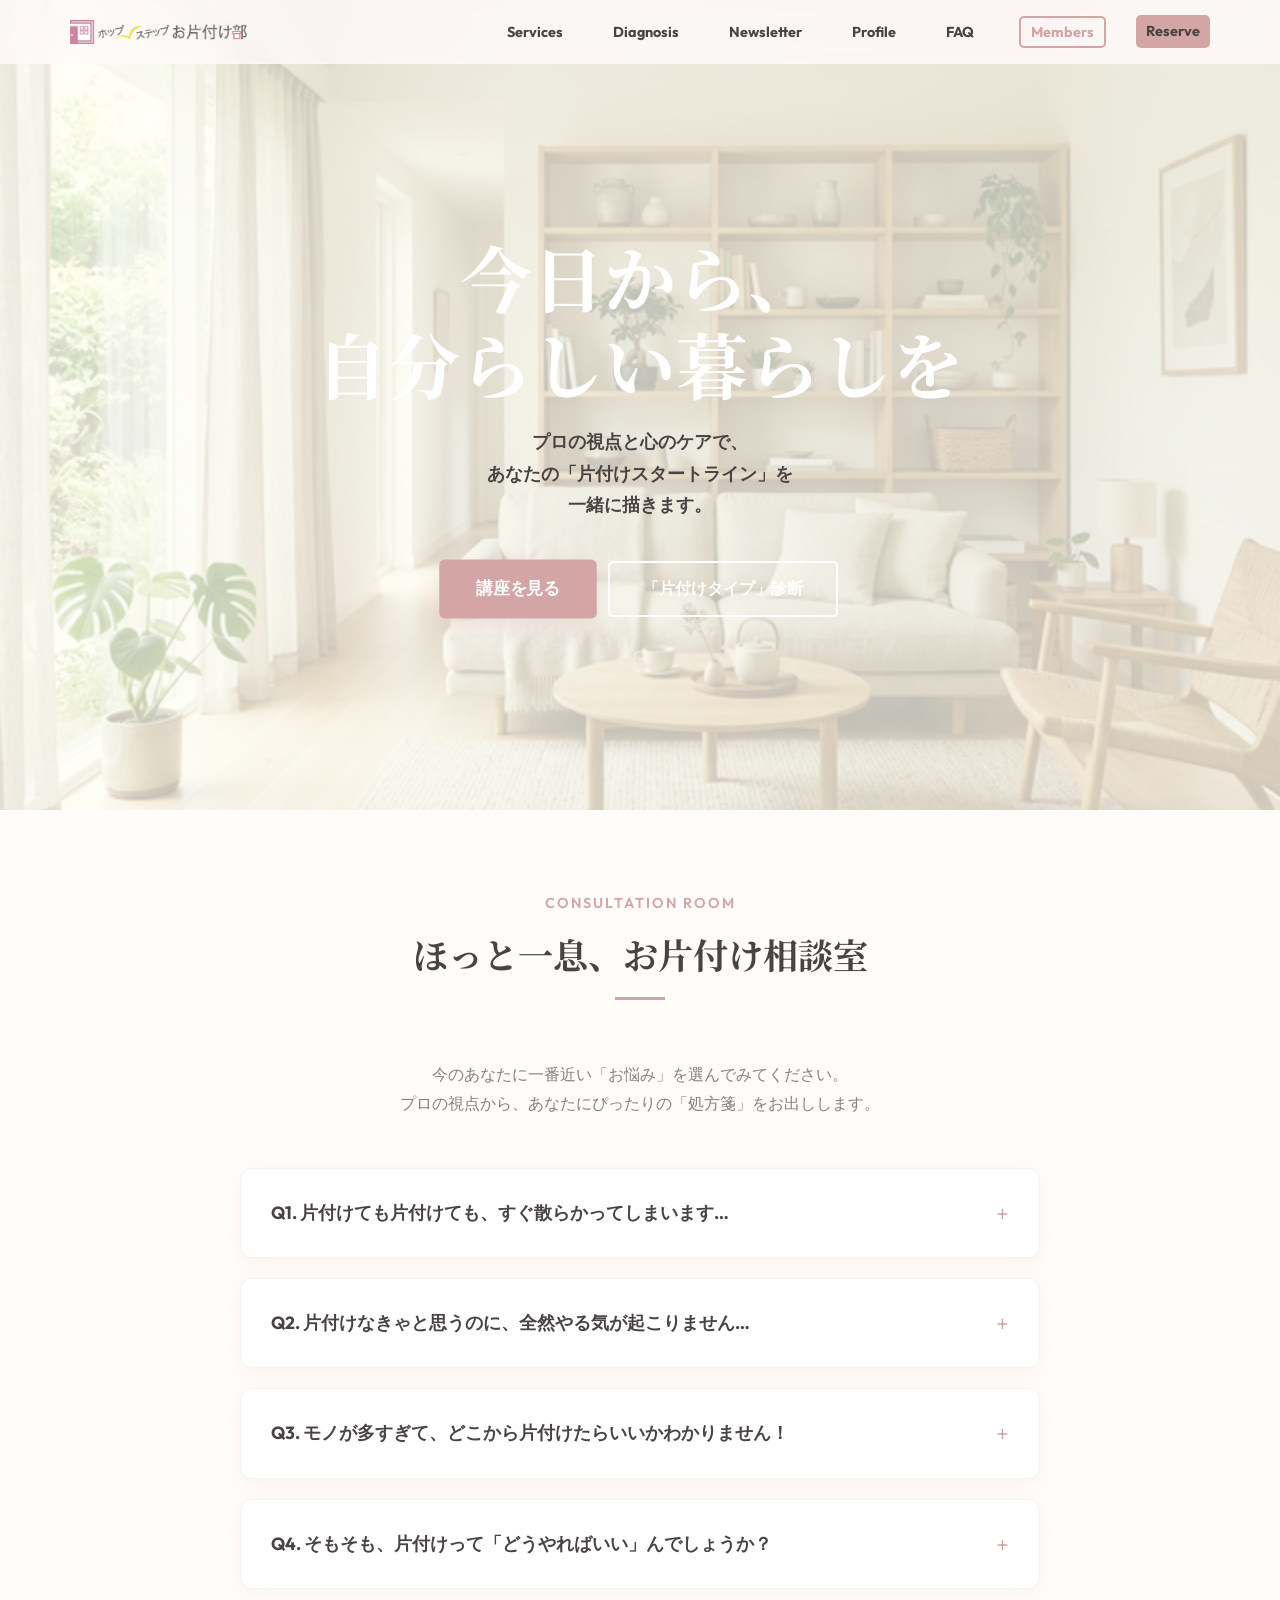
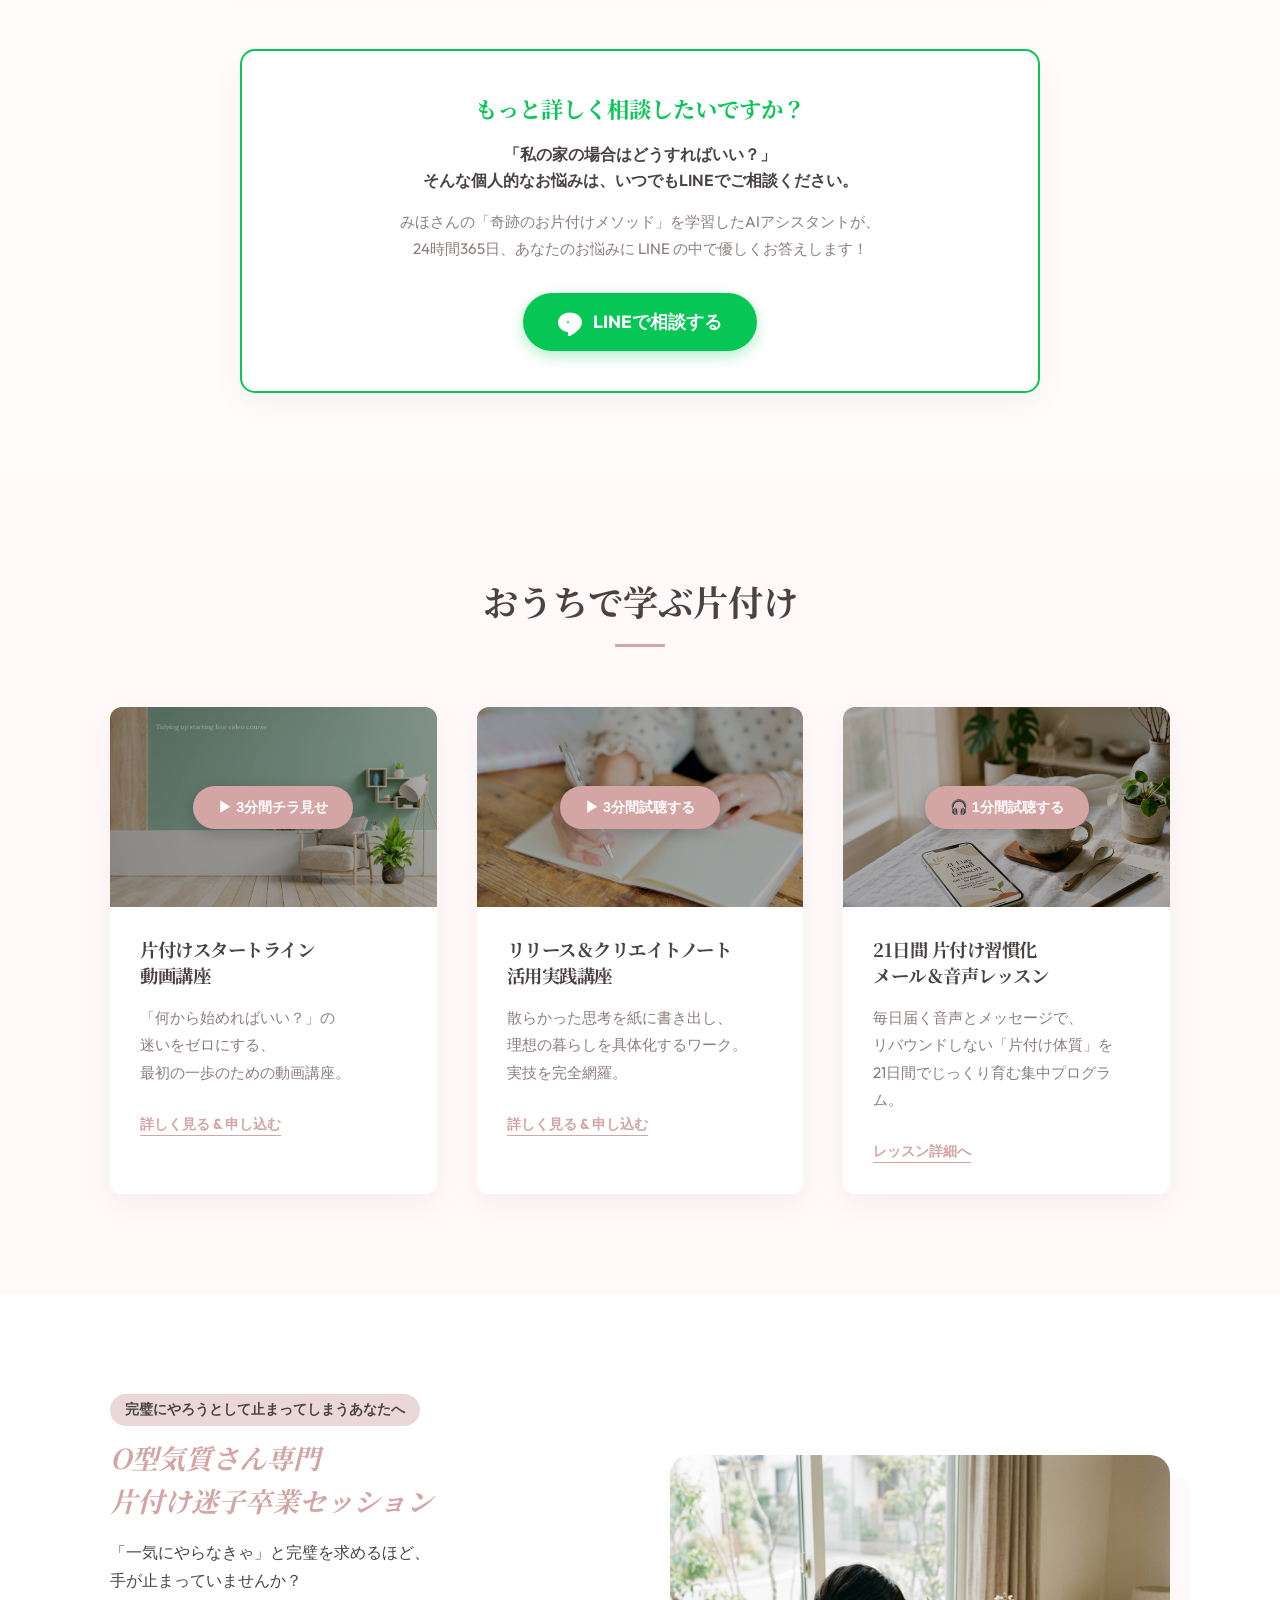
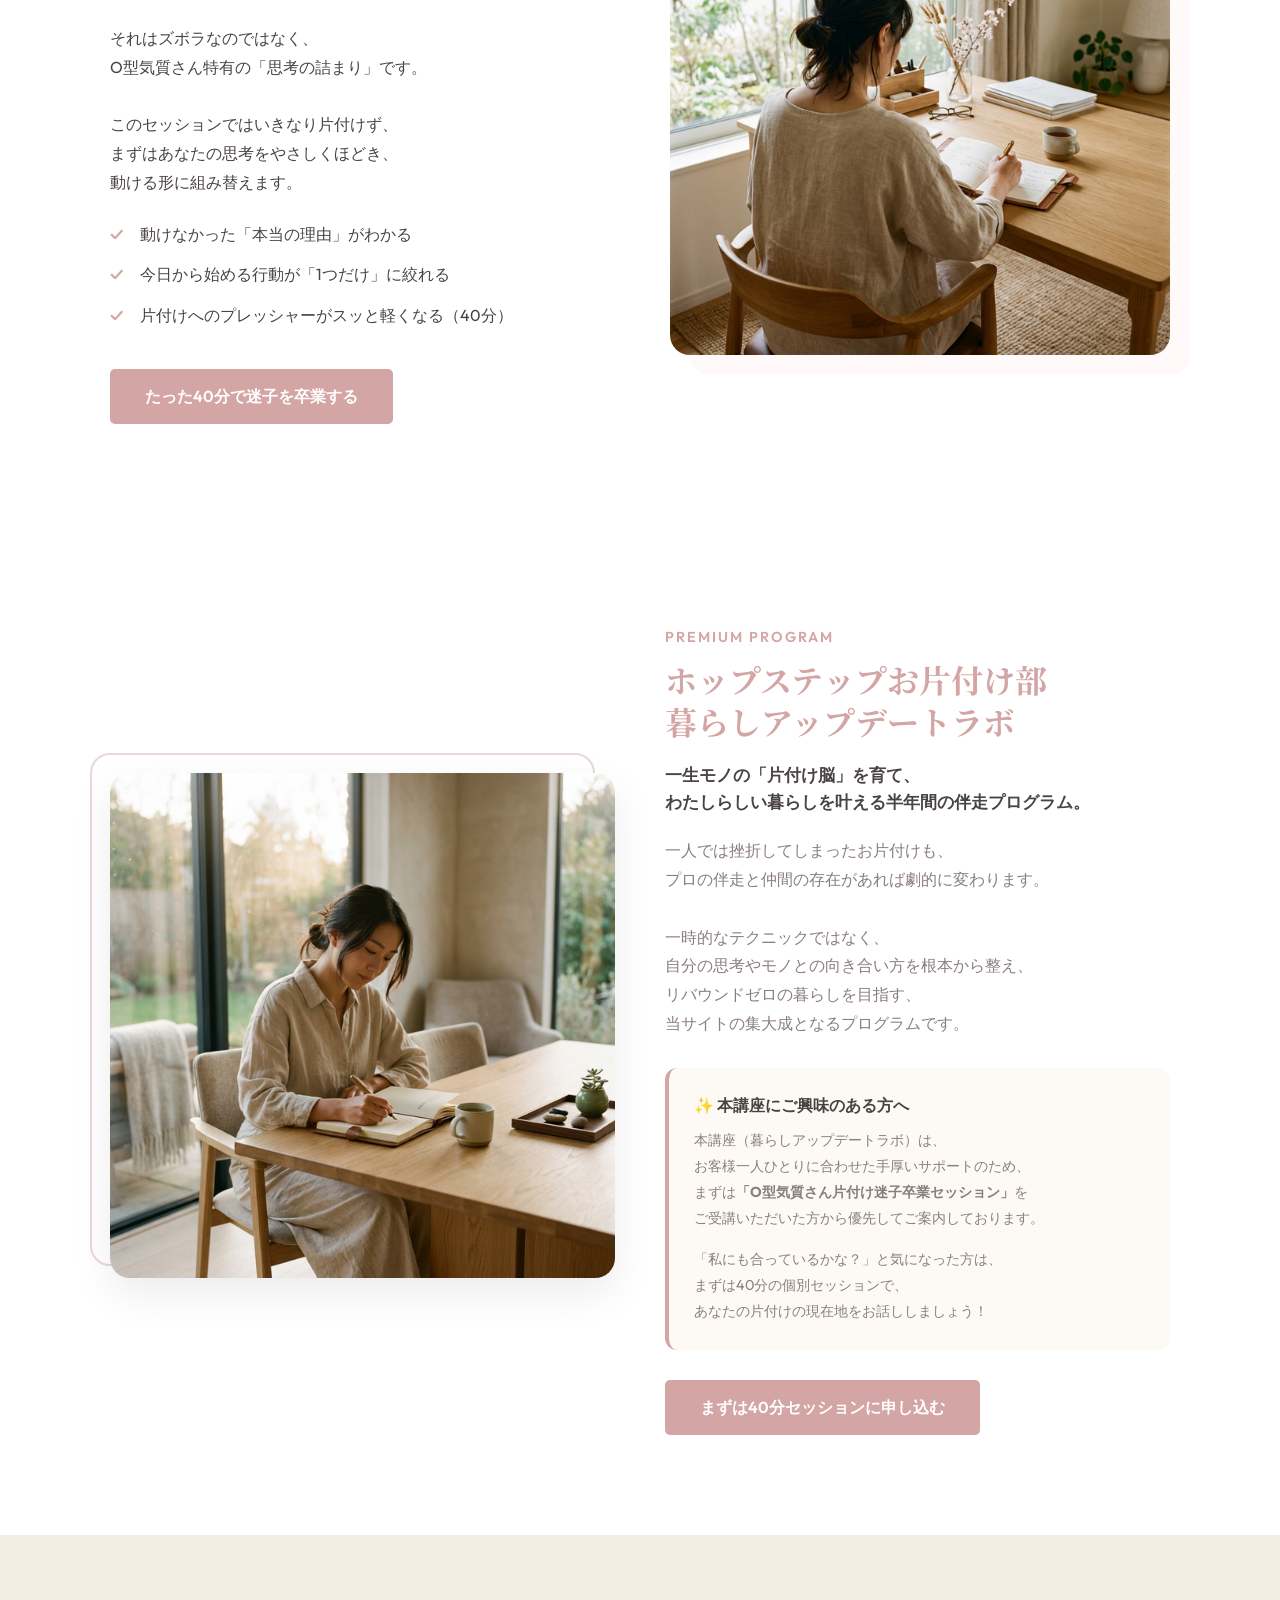
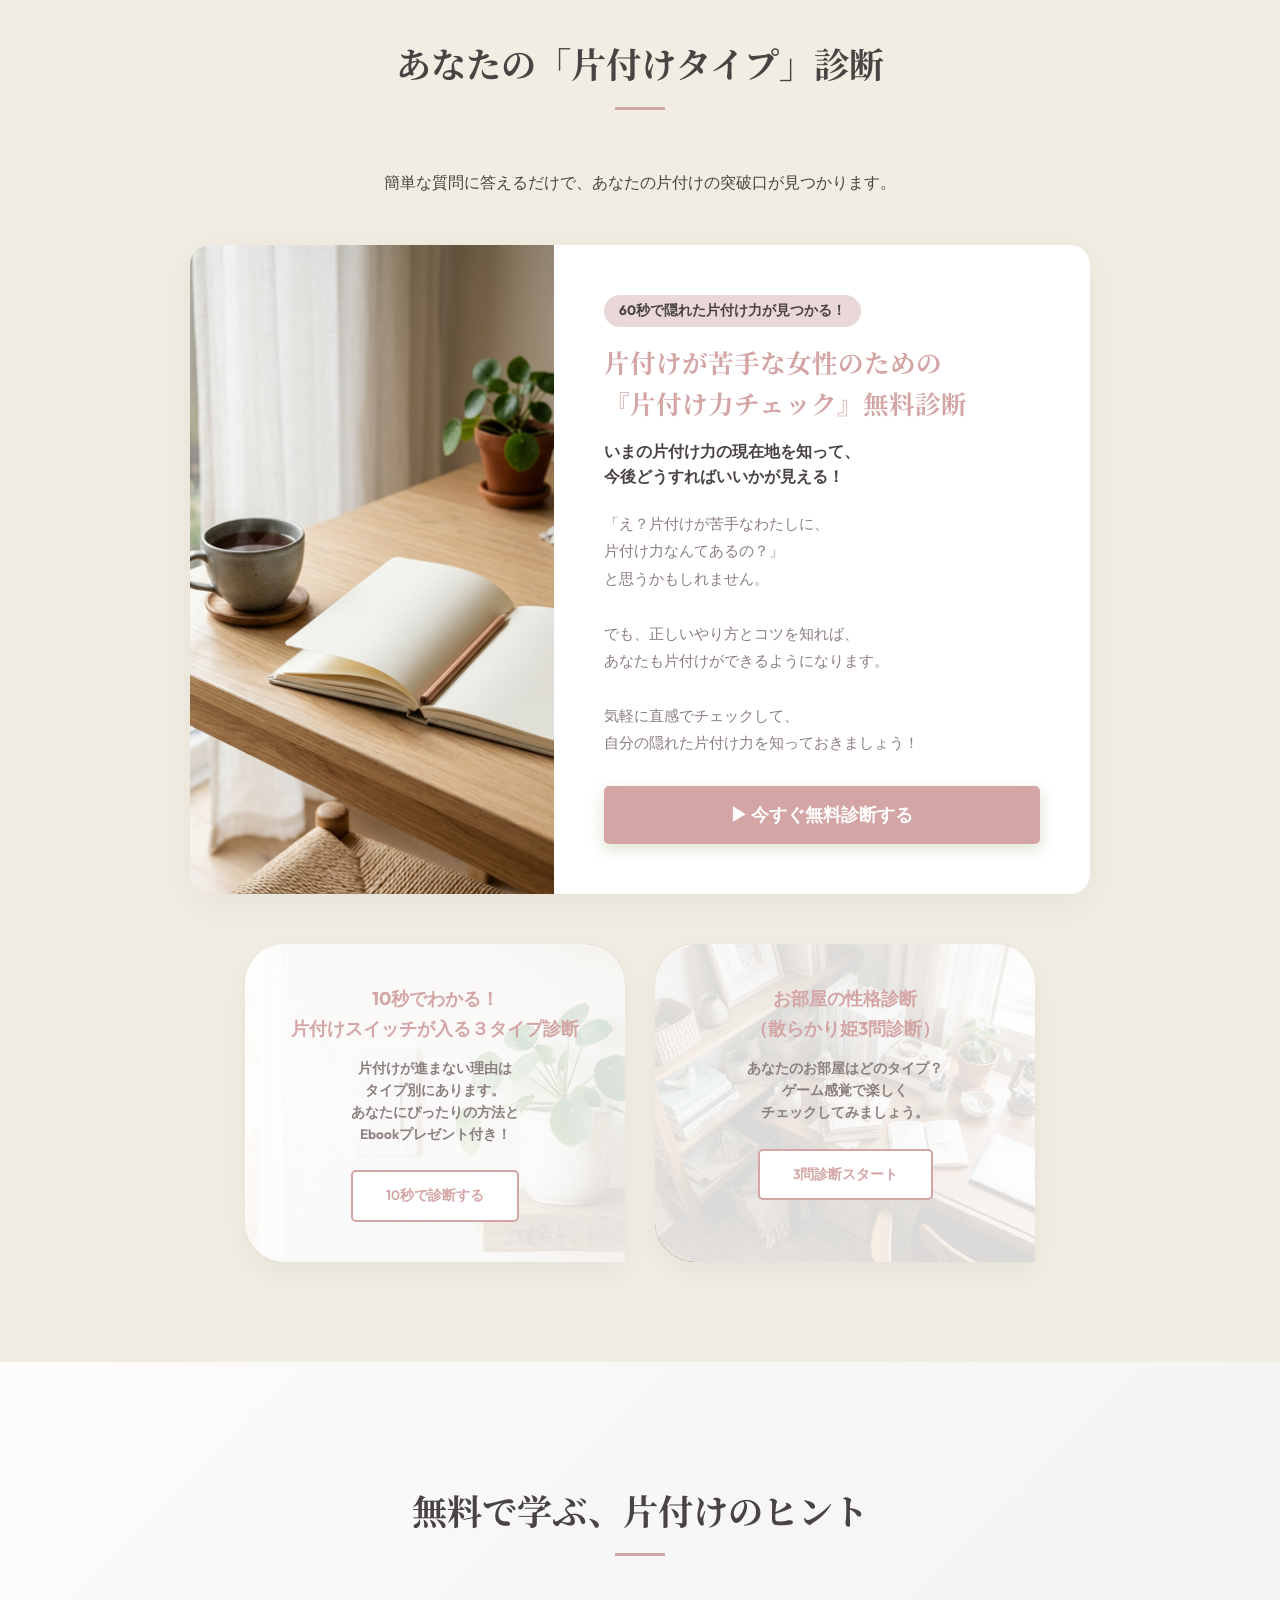
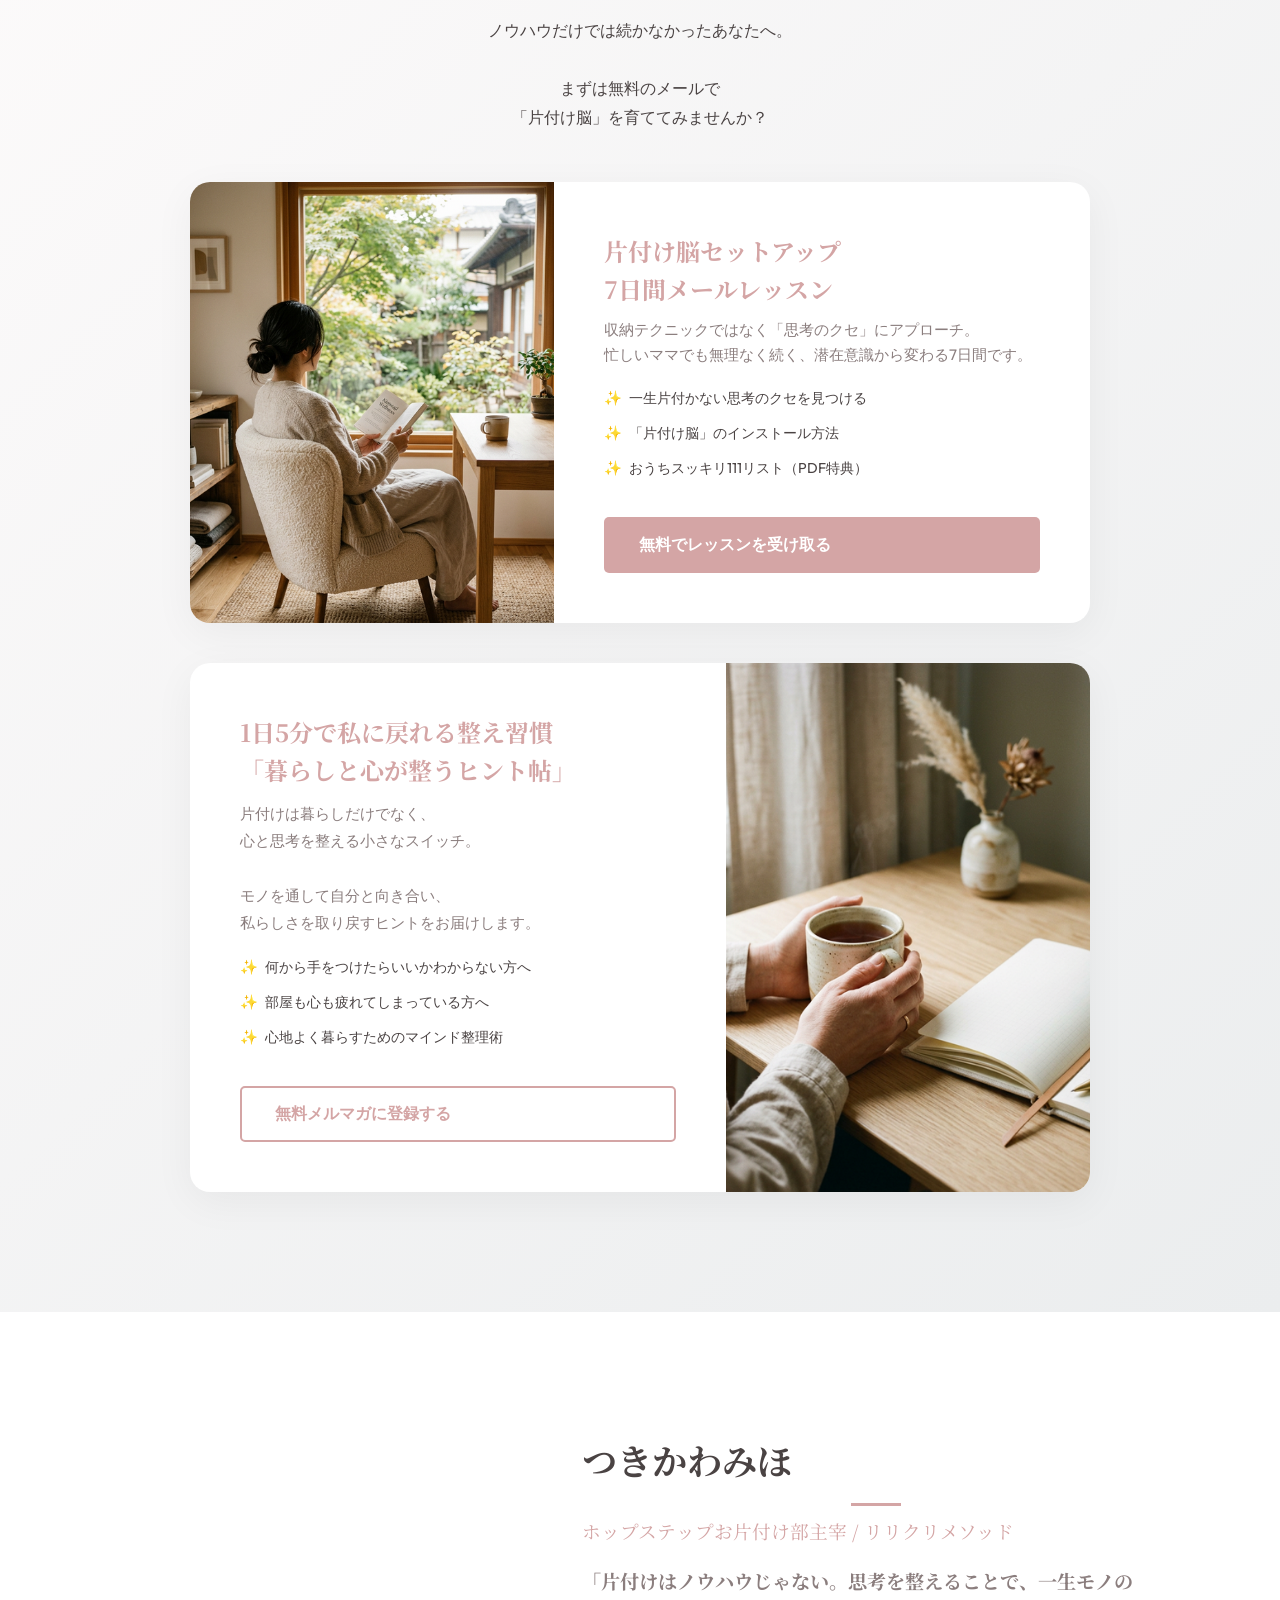
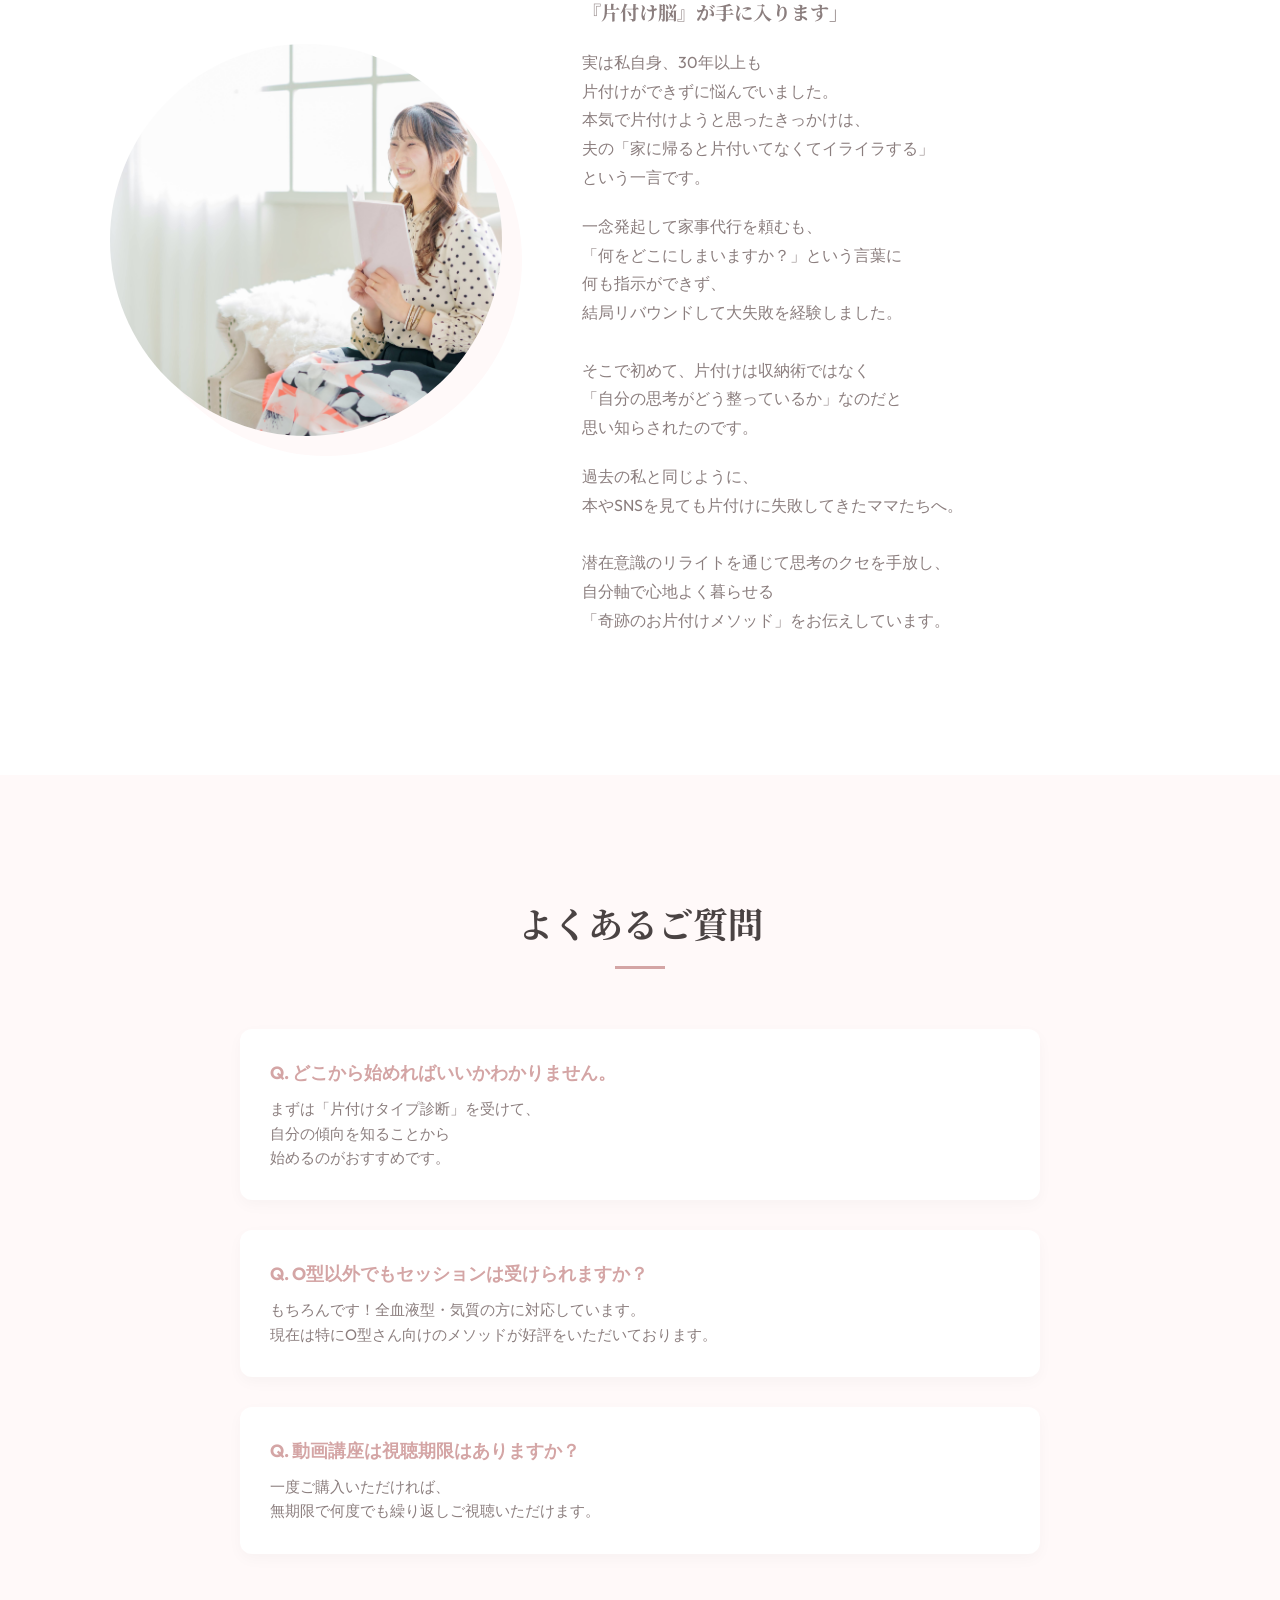
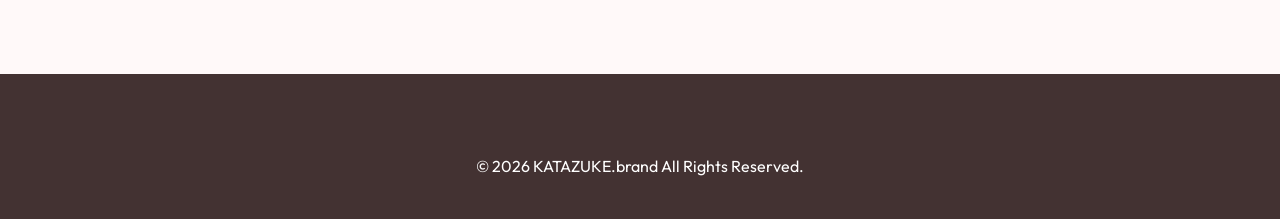
==== commit f26cdc0c: "Add files via upload" ====
--- a/index.html
+++ b/index.html
@@ -141,9 +141,9 @@
                     <h3 style="color: #06C755; margin-bottom: 15px; font-size: 1.4rem;">もっと詳しく相談したいですか？</h3>
                     <p style="color: var(--text-deep); font-weight: 600; margin-bottom: 15px; line-height: 1.6;">「私の家の場合はどうすればいい？」<br>そんな個人的なお悩みは、いつでもLINEでご相談ください。</p>
                     <p style="color: var(--text-muted); font-size: 0.95rem; margin-bottom: 30px; line-height: 1.8;">みほさんの「奇跡のお片付けメソッド」を学習したAIアシスタントが、<br>24時間365日、あなたのお悩みに LINE の中で優しくお答えします！</p>
-                    <a href="#" class="btn-line">
+                    <a href="https://lin.ee/8Ny8ntZ" target="_blank" class="btn-line">
                         <svg viewBox="0 0 24 24" width="24" height="24" style="fill: white; margin-right: 8px; vertical-align: middle;"><path d="M24 10.304c0-5.369-5.383-9.738-12-9.738-6.616 0-12 4.369-12 9.738 0 4.814 3.824 8.868 9.074 9.613.364.081.859.25 1.05.589.172.302.112.775.053 1.096l-.326 2c-.086.495-.386 1.579 1.402.83 1.789-.748 9.663-5.694 11.581-9.673.759-1.401 1.166-2.909 1.166-4.455zM8.331 11.233H6.896V8.924H5.464V12.66h2.867v-1.427zm2.4 0h-1.435V8.924h1.435v2.309zm4.331-2.309l-1.996 1.95V8.924h-1.435V12.66h1.435v-1.951l1.996 1.951h1.465l-2.049-1.951 2.049-2.259h-1.465z"></path></svg>
-                        さっそくLINEでAIみほさんに相談する
+                        LINEで相談する
                     </a>
                 </div>
             </div>
--- a/style.css
+++ b/style.css
@@ -1,11 +1,11 @@
 :root {
-    --primary: #8A9A5B; /* Sage Green */
-    --secondary: #D2B48C; /* Light Wood/Tan */
-    --bg-light: #F9F7F2; /* Off White */
-    --text-deep: #333333;
-    --text-muted: #666666;
+    --primary: #D4A5A5; /* Premium Rose Pink */
+    --secondary: #EAD7D7; /* Soft Blush */
+    --bg-light: #FFF9F9; /* Snow Pink Tint */
+    --text-deep: #4A4343; /* Warm Dark Brown */
+    --text-muted: #8B7E7E; /* Muted Rose Gray */
     --white: #ffffff;
-    --glass: rgba(255, 255, 255, 0.7);
+    --glass: rgba(255, 250, 250, 0.8);
 }
 
 * {
@@ -227,7 +227,7 @@
 }
 /* メインボタンを目立たせる */
 .hero .btn-primary {
-    box-shadow: 0 10px 20px rgba(138, 154, 91, 0.3);
+    box-shadow: 0 10px 20px rgba(212, 165, 165, 0.3);
     transform: scale(1.05);
 }
 
@@ -276,14 +276,14 @@
 .consultation-item {
     background: var(--white);
     border-radius: 12px;
-    box-shadow: 0 5px 20px rgba(138, 154, 91, 0.08); /* sage green shadow */
+    box-shadow: 0 5px 20px rgba(212, 165, 165, 0.1); /* pink shadow */
     overflow: hidden;
     transition: all 0.3s ease;
-    border: 1px solid rgba(138, 154, 91, 0.1);
+    border: 1px solid rgba(212, 165, 165, 0.15);
 }
 
 .consultation-item[open] {
-    box-shadow: 0 10px 30px rgba(138, 154, 91, 0.15);
+    box-shadow: 0 10px 30px rgba(212, 165, 165, 0.2);
     border-color: var(--primary);
 }
 
@@ -323,8 +323,8 @@
 
 .consultation-answer {
     padding: 20px 30px 40px;
-    border-top: 1px dashed rgba(138, 154, 91, 0.3);
-    background: #fafaf7;
+    border-top: 1px dashed rgba(212, 165, 165, 0.3);
+    background: #FFFCFC;
     animation: fadeInDown 0.4s ease-out;
 }
 
@@ -816,7 +816,7 @@
 /* Footer improvements */
 footer {
     padding: 80px 0 40px;
-    background: #2c331a;
+    background: #433232; /* Deep Warm Brown */
     color: var(--white);
     text-align: center;
 }
@@ -868,14 +868,15 @@
 
 .modal-content {
     background-color: var(--bg-light);
-    margin: 10% auto;
-    padding: 30px 20px;
-    border-radius: 20px;
-    width: 95%;
-    max-width: 800px;
+    margin: 2vh auto; 
+    padding: 15px; 
+    border-radius: 15px;
+    width: 95%; 
+    max-width: 1400px; 
     position: relative;
-    max-height: 90vh;
+    max-height: 96vh;
     overflow-y: auto;
+    box-shadow: 0 20px 60px rgba(0,0,0,0.4);
 }
 
 .close {
@@ -892,30 +893,22 @@
     background: #000;
     height: 0;
     padding-bottom: 56.25%; /* 16:9 Aspect Ratio */
-    border-radius: 10px;
+    border-radius: 8px;
     overflow: hidden;
-    display: flex;
-    flex-direction: column;
-    align-items: center;
-    justify-content: center;
-    color: #fff;
-    margin: 20px 0;
+    margin: 10px 0; 
     position: relative;
-}
-.mock-player > * {
-    position: absolute;
-    top: 50%;
-    left: 50%;
-    transform: translate(-50%, -50%);
-    width: 100%;
-    height: 100%;
-}
-#vimeo-player {
+    width: 100%;
+}
+.mock-player iframe {
     position: absolute;
     top: 0;
     left: 0;
-    width: 100%;
-    height: 100%;
+    width: 100% !important;
+    height: 100% !important;
+    border: none;
+}
+#vimeo-player {
+    display: block;
 }
 
 .audio-waves {
@@ -1013,7 +1006,7 @@
         right: -100%;
         width: 100%;
         height: 100vh;
-        background: #FDFBF7 !important;
+        background: var(--bg-light) !important;
         flex-direction: column !important;
         justify-content: center !important;
         align-items: center !important;
@@ -1028,7 +1021,7 @@
     }
 
     .nav-links li a {
-        color: #4A3C2C !important;
+        color: var(--text-deep) !important;
         font-size: 1.1rem !important;
         font-weight: 700 !important;
         text-decoration: none !important;
@@ -1076,7 +1069,7 @@
     .hero .btn-secondary {
         color: var(--primary) !important;
         border-color: var(--primary) !important;
-        background: rgba(255, 255, 245, 0.8) !important;
+        background: var(--glass) !important;
     }
     .newsletter-banner {
         flex-direction: column !important;
